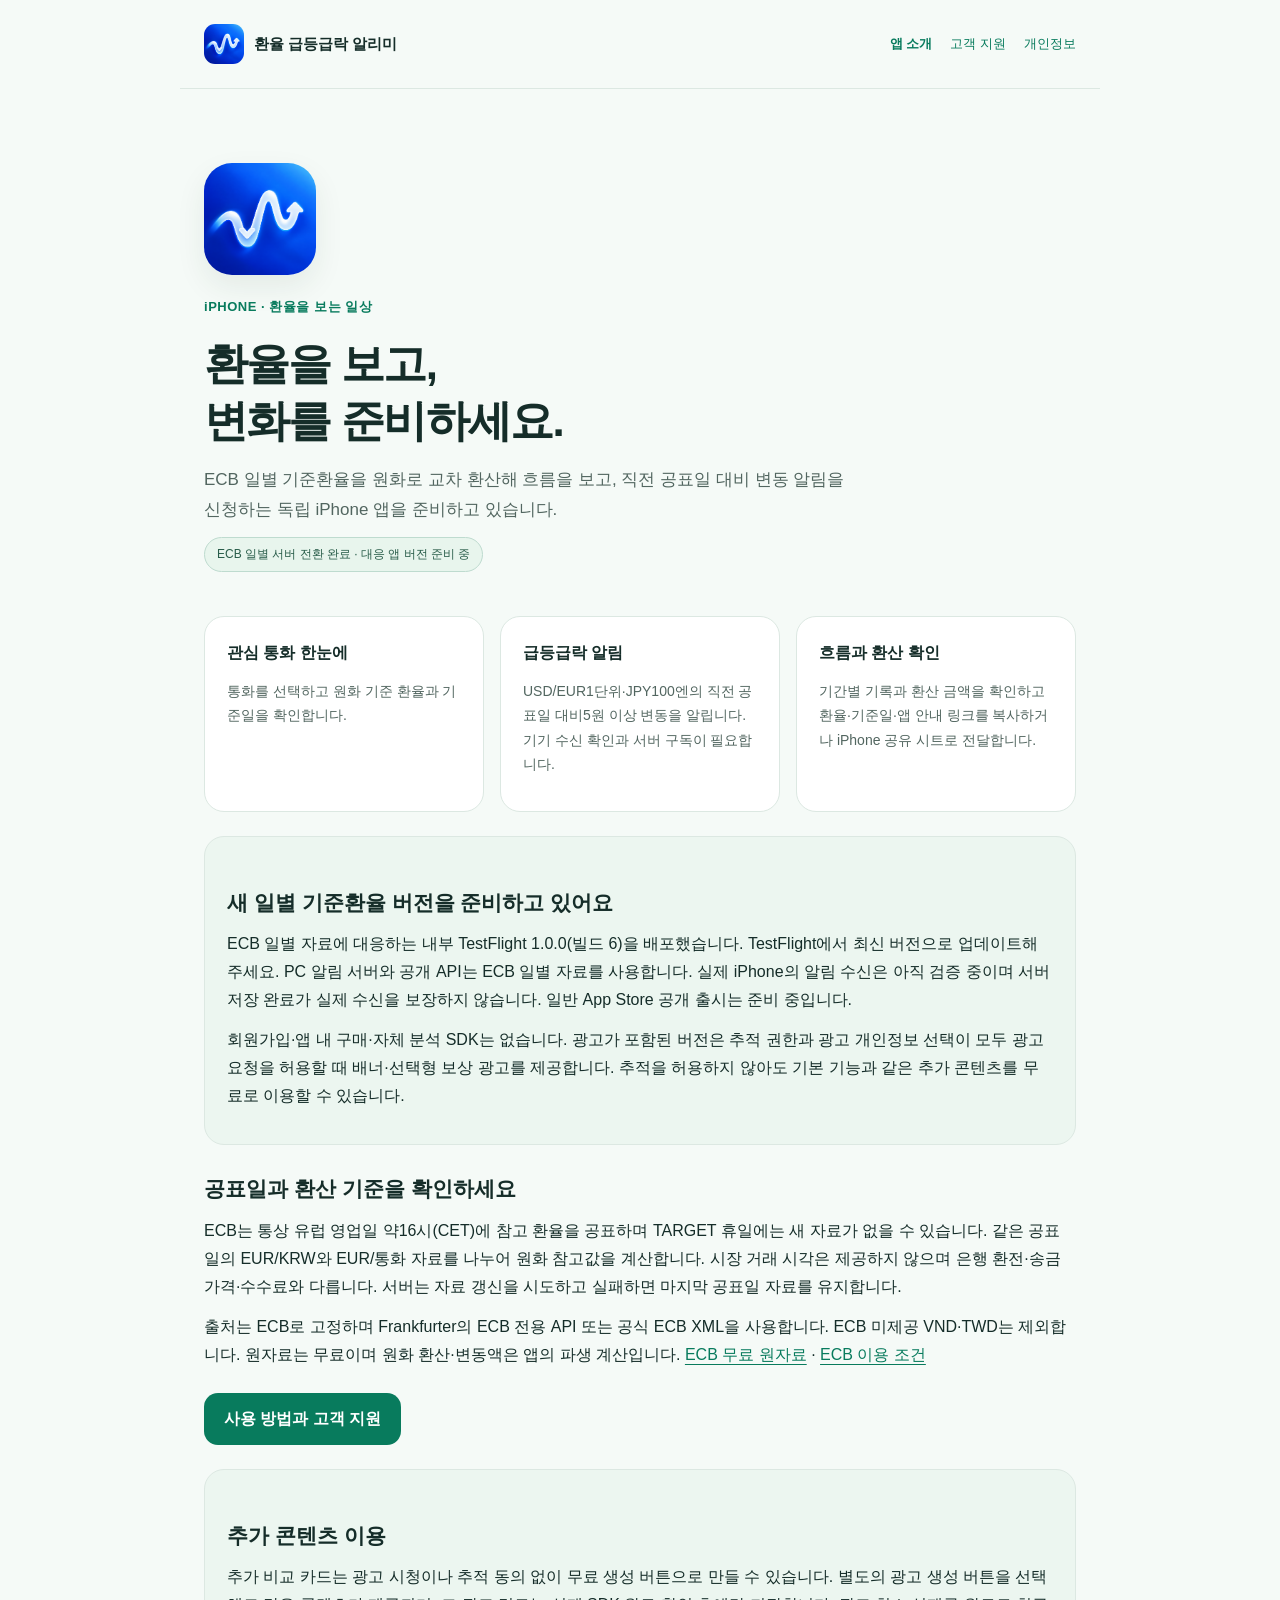
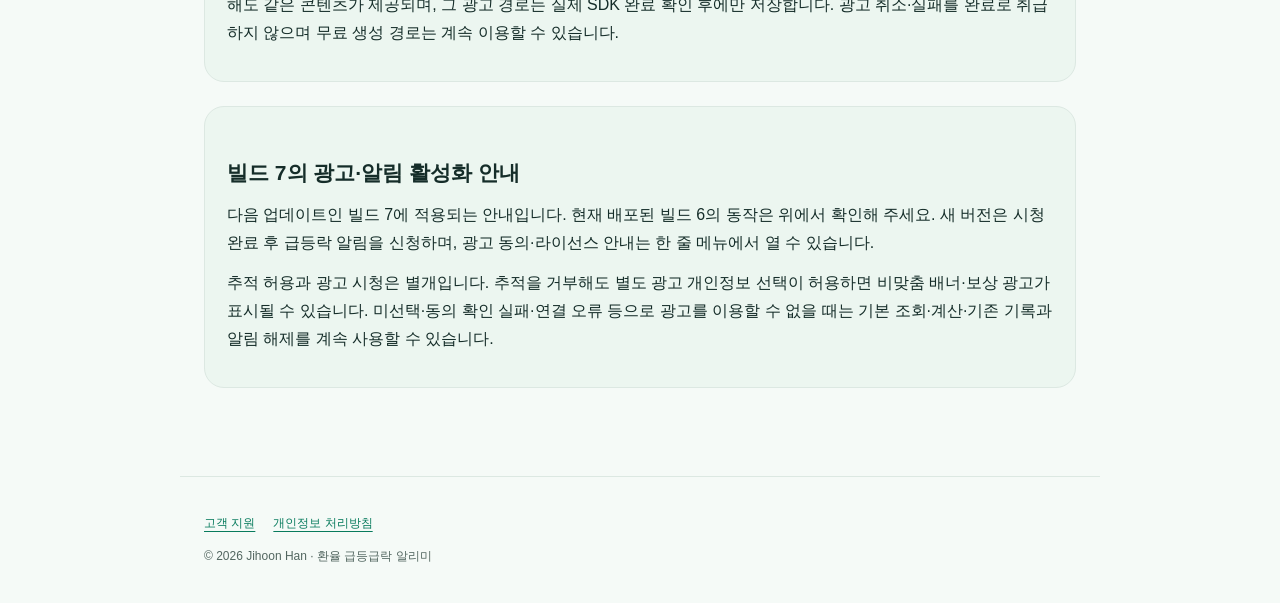
==== index.html @ c40c510a "Document upcoming FX build 7 rewarded activation and contextual ads" ====
<!doctype html><html lang="ko"><head><meta charset="utf-8"><meta name="viewport" content="width=device-width,initial-scale=1"><meta name="description" content="환율 급등급락 알리미 iPhone 앱의 기능 안내와 고객 지원. ECB 일별 서버는 연결됐으며 대응 앱 버전을 준비하고 있습니다."><title>환율 급등급락 알리미</title><link rel="stylesheet" href="style.css"><link rel="canonical" href="https://snowman95.github.io/fx-alerts-site/"><meta property="og:type" content="website"><meta property="og:locale" content="ko_KR"><meta property="og:site_name" content="환율 급등급락 알리미"><meta property="og:title" content="환율 급등급락 알리미 · 기준일과 함께 읽는 환율"><meta property="og:description" content="ECB 일별 기준환율과 공표일을 확인하는 iPhone 앱의 출시 준비 안내입니다."><meta property="og:url" content="https://snowman95.github.io/fx-alerts-site/"><meta property="og:image" content="https://snowman95.github.io/fx-alerts-site/share-preview.png"><meta property="og:image:secure_url" content="https://snowman95.github.io/fx-alerts-site/share-preview.png"><meta property="og:image:type" content="image/png"><meta property="og:image:width" content="1200"><meta property="og:image:height" content="630"><meta property="og:image:alt" content="환율 급등급락 알리미 앱 안내, 상승과 하락 화살표 및 알림 아이콘"><meta name="twitter:card" content="summary_large_image"><meta name="twitter:title" content="환율 급등급락 알리미"><meta name="twitter:description" content="기준일과 함께 읽는 일별 참고 환율과 앱 안내"><meta name="twitter:image" content="https://snowman95.github.io/fx-alerts-site/share-preview.png"><meta name="twitter:image:alt" content="환율 급등급락 알리미 앱 안내"></head><body>
<header><a class="brand" href="index.html"><img src="brand-icon.png" alt="">환율 급등급락 알리미</a><nav aria-label="사이트 메뉴"><a href="index.html" aria-current="page">앱 소개</a><a href="support.html">고객 지원</a><a href="privacy.html">개인정보</a></nav></header>
<main><section class="hero"><img src="brand-icon.png" alt="환율 급등급락 알리미 앱 아이콘"><p class="eyebrow">iPHONE · 환율을 보는 일상</p><h1>환율을 보고,<br>변화를 준비하세요.</h1><p class="lead">ECB 일별 기준환율을 원화로 교차 환산해 흐름을 보고, 직전 공표일 대비 변동 알림을 신청하는 독립 iPhone 앱을 준비하고 있습니다.</p><span class="status">ECB 일별 서버 전환 완료 · 대응 앱 버전 준비 중</span></section>
<section class="cards" aria-label="주요 기능"><article class="card"><h3>관심 통화 한눈에</h3><p>통화를 선택하고 원화 기준 환율과 기준일을 확인합니다.</p></article><article class="card"><h3>급등급락 알림</h3><p>USD/EUR1단위·JPY100엔의 직전 공표일 대비5원 이상 변동을 알립니다. 기기 수신 확인과 서버 구독이 필요합니다.</p></article><article class="card"><h3>흐름과 환산 확인</h3><p>기간별 기록과 환산 금액을 확인하고 환율·기준일·앱 안내 링크를 복사하거나 iPhone 공유 시트로 전달합니다.</p></article></section>
<section class="notice"><h2>새 일별 기준환율 버전을 준비하고 있어요</h2><p>ECB 일별 자료에 대응하는 내부 TestFlight 1.0.0(빌드 6)을 배포했습니다. TestFlight에서 최신 버전으로 업데이트해 주세요. PC 알림 서버와 공개 API는 ECB 일별 자료를 사용합니다. 실제 iPhone의 알림 수신은 아직 검증 중이며 서버 저장 완료가 실제 수신을 보장하지 않습니다. 일반 App Store 공개 출시는 준비 중입니다.</p><p>회원가입·앱 내 구매·자체 분석 SDK는 없습니다. 광고가 포함된 버전은 추적 권한과 광고 개인정보 선택이 모두 광고 요청을 허용할 때 배너·선택형 보상 광고를 제공합니다. 추적을 허용하지 않아도 기본 기능과 같은 추가 콘텐츠를 무료로 이용할 수 있습니다.</p></section>
<section><h2>공표일과 환산 기준을 확인하세요</h2><p>ECB는 통상 유럽 영업일 약16시(CET)에 참고 환율을 공표하며 TARGET 휴일에는 새 자료가 없을 수 있습니다. 같은 공표일의 EUR/KRW와 EUR/통화 자료를 나누어 원화 참고값을 계산합니다. 시장 거래 시각은 제공하지 않으며 은행 환전·송금 가격·수수료와 다릅니다. 서버는 자료 갱신을 시도하고 실패하면 마지막 공표일 자료를 유지합니다.</p><p>출처는 ECB로 고정하며 Frankfurter의 ECB 전용 API 또는 공식 ECB XML을 사용합니다. ECB 미제공 VND·TWD는 제외합니다. 원자료는 무료이며 원화 환산·변동액은 앱의 파생 계산입니다. <a href="https://www.ecb.europa.eu/stats/policy_and_exchange_rates/euro_reference_exchange_rates/html/index.en.html" target="_blank" rel="noopener noreferrer">ECB 무료 원자료</a> · <a href="https://www.ecb.europa.eu/services/using-our-site/disclaimer/html/index.en.html" target="_blank" rel="noopener noreferrer">ECB 이용 조건</a></p><a class="action" href="support.html">사용 방법과 고객 지원</a></section><section class="notice"><h2>추가 콘텐츠 이용</h2><p>추가 비교 카드는 광고 시청이나 추적 동의 없이 무료 생성 버튼으로 만들 수 있습니다. 별도의 광고 생성 버튼을 선택해도 같은 콘텐츠가 제공되며, 그 광고 경로는 실제 SDK 완료 확인 후에만 저장합니다. 광고 취소·실패를 완료로 취급하지 않으며 무료 생성 경로는 계속 이용할 수 있습니다.</p></section><section class="notice" id="build7-reward-preparation"><h2>빌드 7의 광고·알림 활성화 안내</h2><p>다음 업데이트인 빌드 7에 적용되는 안내입니다. 현재 배포된 빌드 6의 동작은 위에서 확인해 주세요. 새 버전은 시청 완료 후 급등락 알림을 신청하며, 광고 동의·라이선스 안내는 한 줄 메뉴에서 열 수 있습니다.</p><p>추적 허용과 광고 시청은 별개입니다. 추적을 거부해도 별도 광고 개인정보 선택이 허용하면 비맞춤 배너·보상 광고가 표시될 수 있습니다. 미선택·동의 확인 실패·연결 오류 등으로 광고를 이용할 수 없을 때는 기본 조회·계산·기존 기록과 알림 해제를 계속 사용할 수 있습니다.</p></section></main>
<footer><p><a href="support.html">고객 지원</a><a href="privacy.html">개인정보 처리방침</a></p><p>© 2026 Jihoon Han · 환율 급등급락 알리미</p></footer></body></html>
---- style.css ----
:root{color-scheme:light;--ink:#152d29;--muted:#526660;--accent:#087b5d;--line:#dce8e2;--paper:#f5faf7}*{box-sizing:border-box}body{margin:0;background:var(--paper);color:var(--ink);font-family:-apple-system,BlinkMacSystemFont,"Apple SD Gothic Neo","Noto Sans KR",sans-serif;line-height:1.75}a{color:var(--accent);text-underline-offset:4px}header,main,footer{max-width:920px;margin:auto;padding:24px}header{display:flex;align-items:center;justify-content:space-between;gap:20px;border-bottom:1px solid var(--line)}.brand{display:flex;align-items:center;gap:10px;color:var(--ink);font-size:15px;font-weight:750;text-decoration:none}.brand img{width:40px;height:40px;border-radius:11px}nav{display:flex;gap:18px;font-size:13px}nav a{white-space:nowrap;text-decoration:none}nav a[aria-current]{font-weight:750}main{padding-top:44px;padding-bottom:64px}.hero{padding:30px 0 44px}.hero img{width:112px;height:112px;border-radius:28px;box-shadow:0 12px 30px #153e2514}.eyebrow{color:var(--accent);font-size:13px;font-weight:750;letter-spacing:.04em}.status{display:inline-block;border:1px solid #bedbcf;border-radius:24px;padding:6px 12px;color:#285c49;font-size:12px;background:#e8f5ed}h1{font-size:clamp(28px,5vw,44px);line-height:1.3;letter-spacing:-.04em;margin:16px 0}h2{font-size:21px;line-height:1.5;margin:28px 0 12px}h3{font-size:16px;margin:0 0 8px}p{margin:12px 0}.lead{max-width:650px;color:var(--muted);font-size:17px}.cards{display:grid;grid-template-columns:repeat(3,1fr);gap:16px}.card,.notice{background:#fff;border:1px solid var(--line);border-radius:20px;padding:22px}.card p{font-size:14px;color:var(--muted)}.notice{margin:24px 0;background:#ecf6f0}.action{display:inline-block;border-radius:14px;background:var(--accent);padding:12px 20px;color:white;text-decoration:none;font-weight:700;margin-top:12px}.document{max-width:800px}.document h1{font-size:34px}.document section{border-top:1px solid var(--line);padding:14px 0 20px}li{margin:8px 0}table{width:100%;border-collapse:collapse;background:#fff;font-size:14px}th,td{padding:14px;text-align:left;border:1px solid var(--line);vertical-align:top}th{width:30%}footer{border-top:1px solid var(--line);font-size:12px;color:var(--muted)}footer a{margin-right:18px}.small{font-size:13px;color:var(--muted)}@media(max-width:640px){header{align-items:flex-start;flex-direction:column;gap:12px}header,main,footer{padding-left:20px;padding-right:20px}.cards{grid-template-columns:1fr}.hero{padding-top:14px}nav{gap:22px}.document h1{font-size:28px}th,td{padding:10px}th{width:27%}}
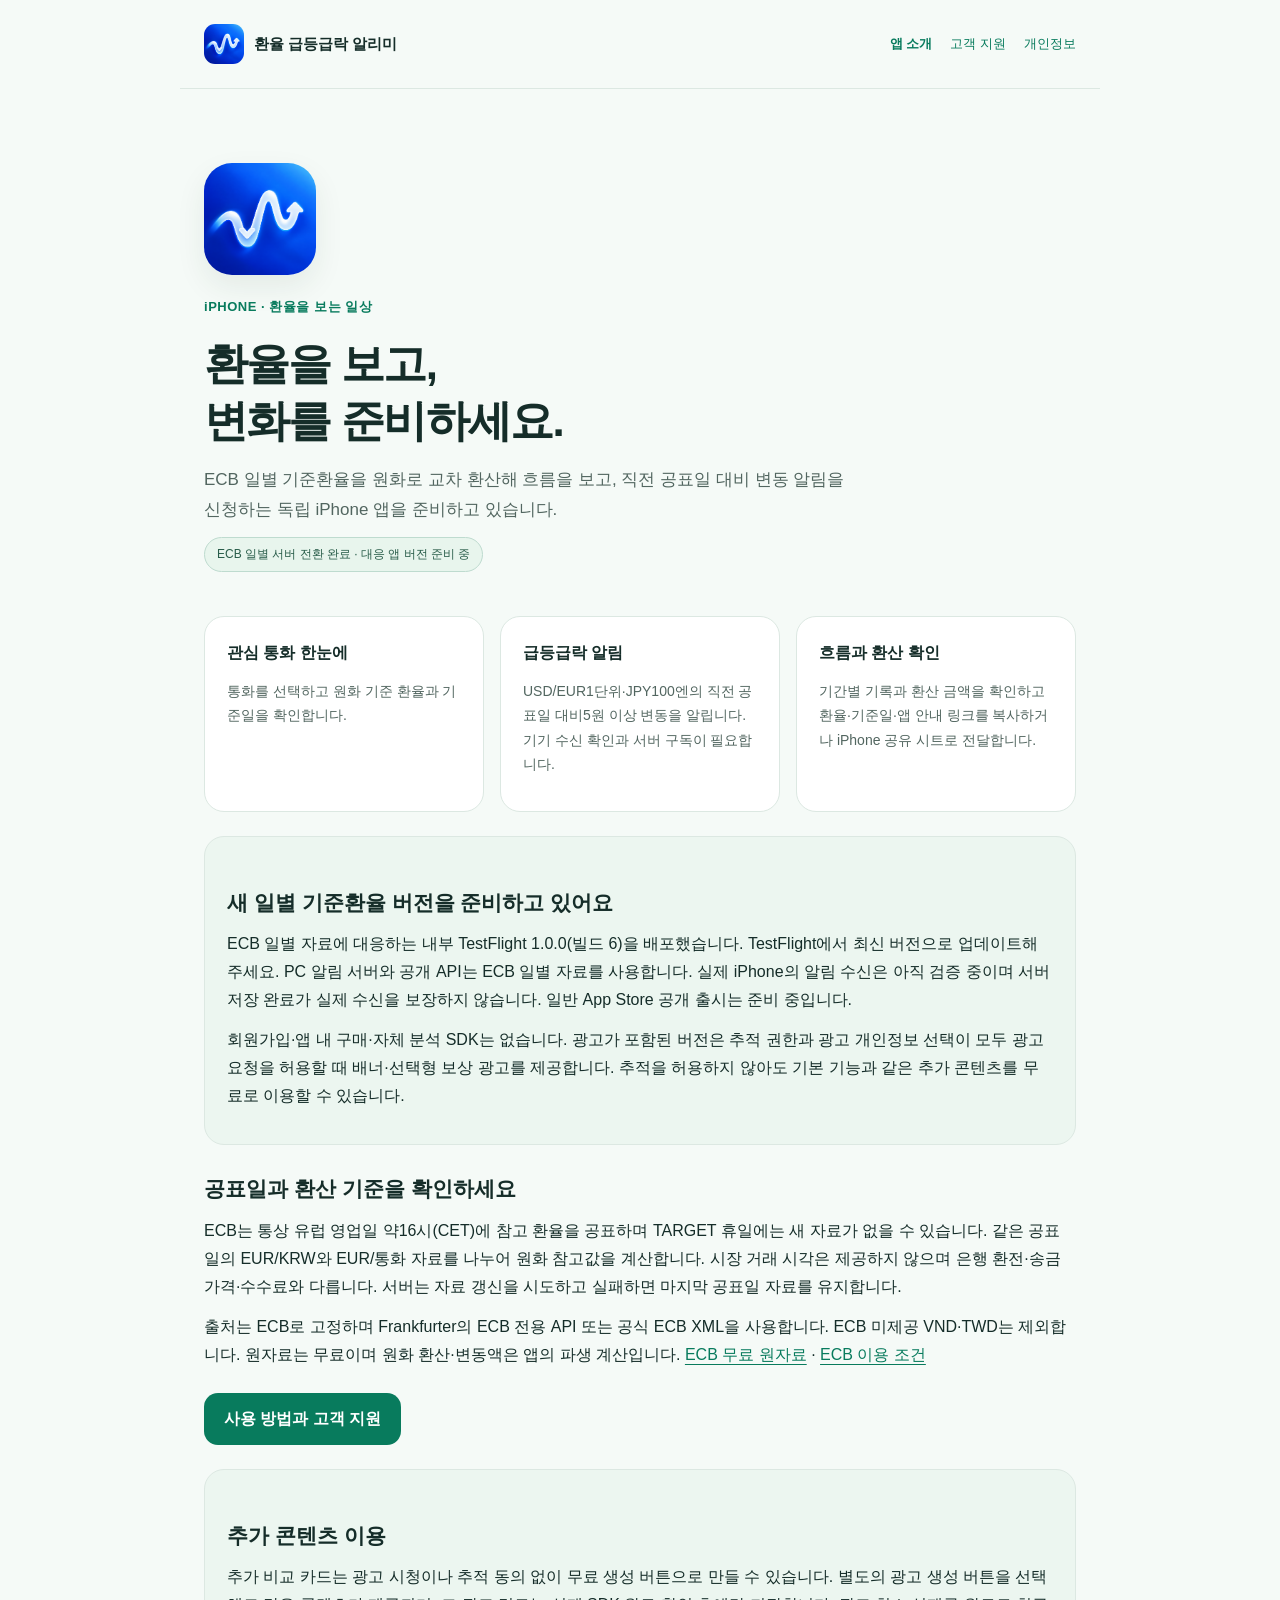
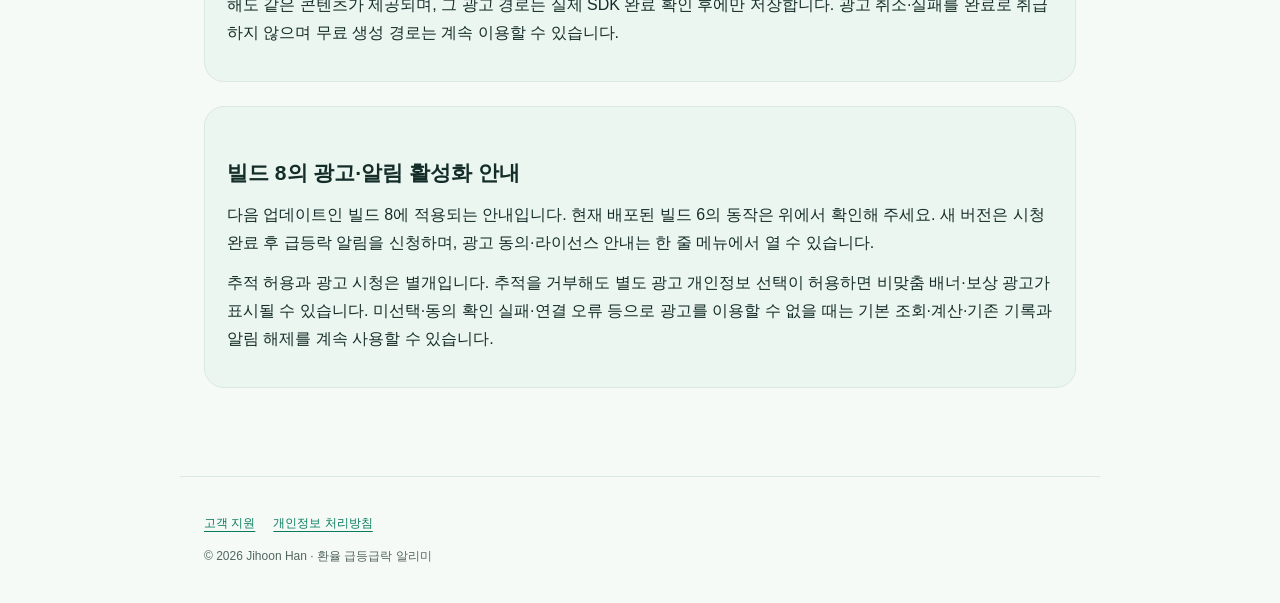
==== commit d2656ca6: "docs: clarify upcoming FX build8 rewarded activation policy" ====
--- a/index.html
+++ b/index.html
@@ -3,5 +3,5 @@
 <main><section class="hero"><img src="brand-icon.png" alt="환율 급등급락 알리미 앱 아이콘"><p class="eyebrow">iPHONE · 환율을 보는 일상</p><h1>환율을 보고,<br>변화를 준비하세요.</h1><p class="lead">ECB 일별 기준환율을 원화로 교차 환산해 흐름을 보고, 직전 공표일 대비 변동 알림을 신청하는 독립 iPhone 앱을 준비하고 있습니다.</p><span class="status">ECB 일별 서버 전환 완료 · 대응 앱 버전 준비 중</span></section>
 <section class="cards" aria-label="주요 기능"><article class="card"><h3>관심 통화 한눈에</h3><p>통화를 선택하고 원화 기준 환율과 기준일을 확인합니다.</p></article><article class="card"><h3>급등급락 알림</h3><p>USD/EUR1단위·JPY100엔의 직전 공표일 대비5원 이상 변동을 알립니다. 기기 수신 확인과 서버 구독이 필요합니다.</p></article><article class="card"><h3>흐름과 환산 확인</h3><p>기간별 기록과 환산 금액을 확인하고 환율·기준일·앱 안내 링크를 복사하거나 iPhone 공유 시트로 전달합니다.</p></article></section>
 <section class="notice"><h2>새 일별 기준환율 버전을 준비하고 있어요</h2><p>ECB 일별 자료에 대응하는 내부 TestFlight 1.0.0(빌드 6)을 배포했습니다. TestFlight에서 최신 버전으로 업데이트해 주세요. PC 알림 서버와 공개 API는 ECB 일별 자료를 사용합니다. 실제 iPhone의 알림 수신은 아직 검증 중이며 서버 저장 완료가 실제 수신을 보장하지 않습니다. 일반 App Store 공개 출시는 준비 중입니다.</p><p>회원가입·앱 내 구매·자체 분석 SDK는 없습니다. 광고가 포함된 버전은 추적 권한과 광고 개인정보 선택이 모두 광고 요청을 허용할 때 배너·선택형 보상 광고를 제공합니다. 추적을 허용하지 않아도 기본 기능과 같은 추가 콘텐츠를 무료로 이용할 수 있습니다.</p></section>
-<section><h2>공표일과 환산 기준을 확인하세요</h2><p>ECB는 통상 유럽 영업일 약16시(CET)에 참고 환율을 공표하며 TARGET 휴일에는 새 자료가 없을 수 있습니다. 같은 공표일의 EUR/KRW와 EUR/통화 자료를 나누어 원화 참고값을 계산합니다. 시장 거래 시각은 제공하지 않으며 은행 환전·송금 가격·수수료와 다릅니다. 서버는 자료 갱신을 시도하고 실패하면 마지막 공표일 자료를 유지합니다.</p><p>출처는 ECB로 고정하며 Frankfurter의 ECB 전용 API 또는 공식 ECB XML을 사용합니다. ECB 미제공 VND·TWD는 제외합니다. 원자료는 무료이며 원화 환산·변동액은 앱의 파생 계산입니다. <a href="https://www.ecb.europa.eu/stats/policy_and_exchange_rates/euro_reference_exchange_rates/html/index.en.html" target="_blank" rel="noopener noreferrer">ECB 무료 원자료</a> · <a href="https://www.ecb.europa.eu/services/using-our-site/disclaimer/html/index.en.html" target="_blank" rel="noopener noreferrer">ECB 이용 조건</a></p><a class="action" href="support.html">사용 방법과 고객 지원</a></section><section class="notice"><h2>추가 콘텐츠 이용</h2><p>추가 비교 카드는 광고 시청이나 추적 동의 없이 무료 생성 버튼으로 만들 수 있습니다. 별도의 광고 생성 버튼을 선택해도 같은 콘텐츠가 제공되며, 그 광고 경로는 실제 SDK 완료 확인 후에만 저장합니다. 광고 취소·실패를 완료로 취급하지 않으며 무료 생성 경로는 계속 이용할 수 있습니다.</p></section><section class="notice" id="build7-reward-preparation"><h2>빌드 7의 광고·알림 활성화 안내</h2><p>다음 업데이트인 빌드 7에 적용되는 안내입니다. 현재 배포된 빌드 6의 동작은 위에서 확인해 주세요. 새 버전은 시청 완료 후 급등락 알림을 신청하며, 광고 동의·라이선스 안내는 한 줄 메뉴에서 열 수 있습니다.</p><p>추적 허용과 광고 시청은 별개입니다. 추적을 거부해도 별도 광고 개인정보 선택이 허용하면 비맞춤 배너·보상 광고가 표시될 수 있습니다. 미선택·동의 확인 실패·연결 오류 등으로 광고를 이용할 수 없을 때는 기본 조회·계산·기존 기록과 알림 해제를 계속 사용할 수 있습니다.</p></section></main>
+<section><h2>공표일과 환산 기준을 확인하세요</h2><p>ECB는 통상 유럽 영업일 약16시(CET)에 참고 환율을 공표하며 TARGET 휴일에는 새 자료가 없을 수 있습니다. 같은 공표일의 EUR/KRW와 EUR/통화 자료를 나누어 원화 참고값을 계산합니다. 시장 거래 시각은 제공하지 않으며 은행 환전·송금 가격·수수료와 다릅니다. 서버는 자료 갱신을 시도하고 실패하면 마지막 공표일 자료를 유지합니다.</p><p>출처는 ECB로 고정하며 Frankfurter의 ECB 전용 API 또는 공식 ECB XML을 사용합니다. ECB 미제공 VND·TWD는 제외합니다. 원자료는 무료이며 원화 환산·변동액은 앱의 파생 계산입니다. <a href="https://www.ecb.europa.eu/stats/policy_and_exchange_rates/euro_reference_exchange_rates/html/index.en.html" target="_blank" rel="noopener noreferrer">ECB 무료 원자료</a> · <a href="https://www.ecb.europa.eu/services/using-our-site/disclaimer/html/index.en.html" target="_blank" rel="noopener noreferrer">ECB 이용 조건</a></p><a class="action" href="support.html">사용 방법과 고객 지원</a></section><section class="notice"><h2>추가 콘텐츠 이용</h2><p>추가 비교 카드는 광고 시청이나 추적 동의 없이 무료 생성 버튼으로 만들 수 있습니다. 별도의 광고 생성 버튼을 선택해도 같은 콘텐츠가 제공되며, 그 광고 경로는 실제 SDK 완료 확인 후에만 저장합니다. 광고 취소·실패를 완료로 취급하지 않으며 무료 생성 경로는 계속 이용할 수 있습니다.</p></section><section class="notice" id="build8-reward-preparation"><h2>빌드 8의 광고·알림 활성화 안내</h2><p>다음 업데이트인 빌드 8에 적용되는 안내입니다. 현재 배포된 빌드 6의 동작은 위에서 확인해 주세요. 새 버전은 시청 완료 후 급등락 알림을 신청하며, 광고 동의·라이선스 안내는 한 줄 메뉴에서 열 수 있습니다.</p><p>추적 허용과 광고 시청은 별개입니다. 추적을 거부해도 별도 광고 개인정보 선택이 허용하면 비맞춤 배너·보상 광고가 표시될 수 있습니다. 미선택·동의 확인 실패·연결 오류 등으로 광고를 이용할 수 없을 때는 기본 조회·계산·기존 기록과 알림 해제를 계속 사용할 수 있습니다.</p></section></main>
 <footer><p><a href="support.html">고객 지원</a><a href="privacy.html">개인정보 처리방침</a></p><p>© 2026 Jihoon Han · 환율 급등급락 알리미</p></footer></body></html>
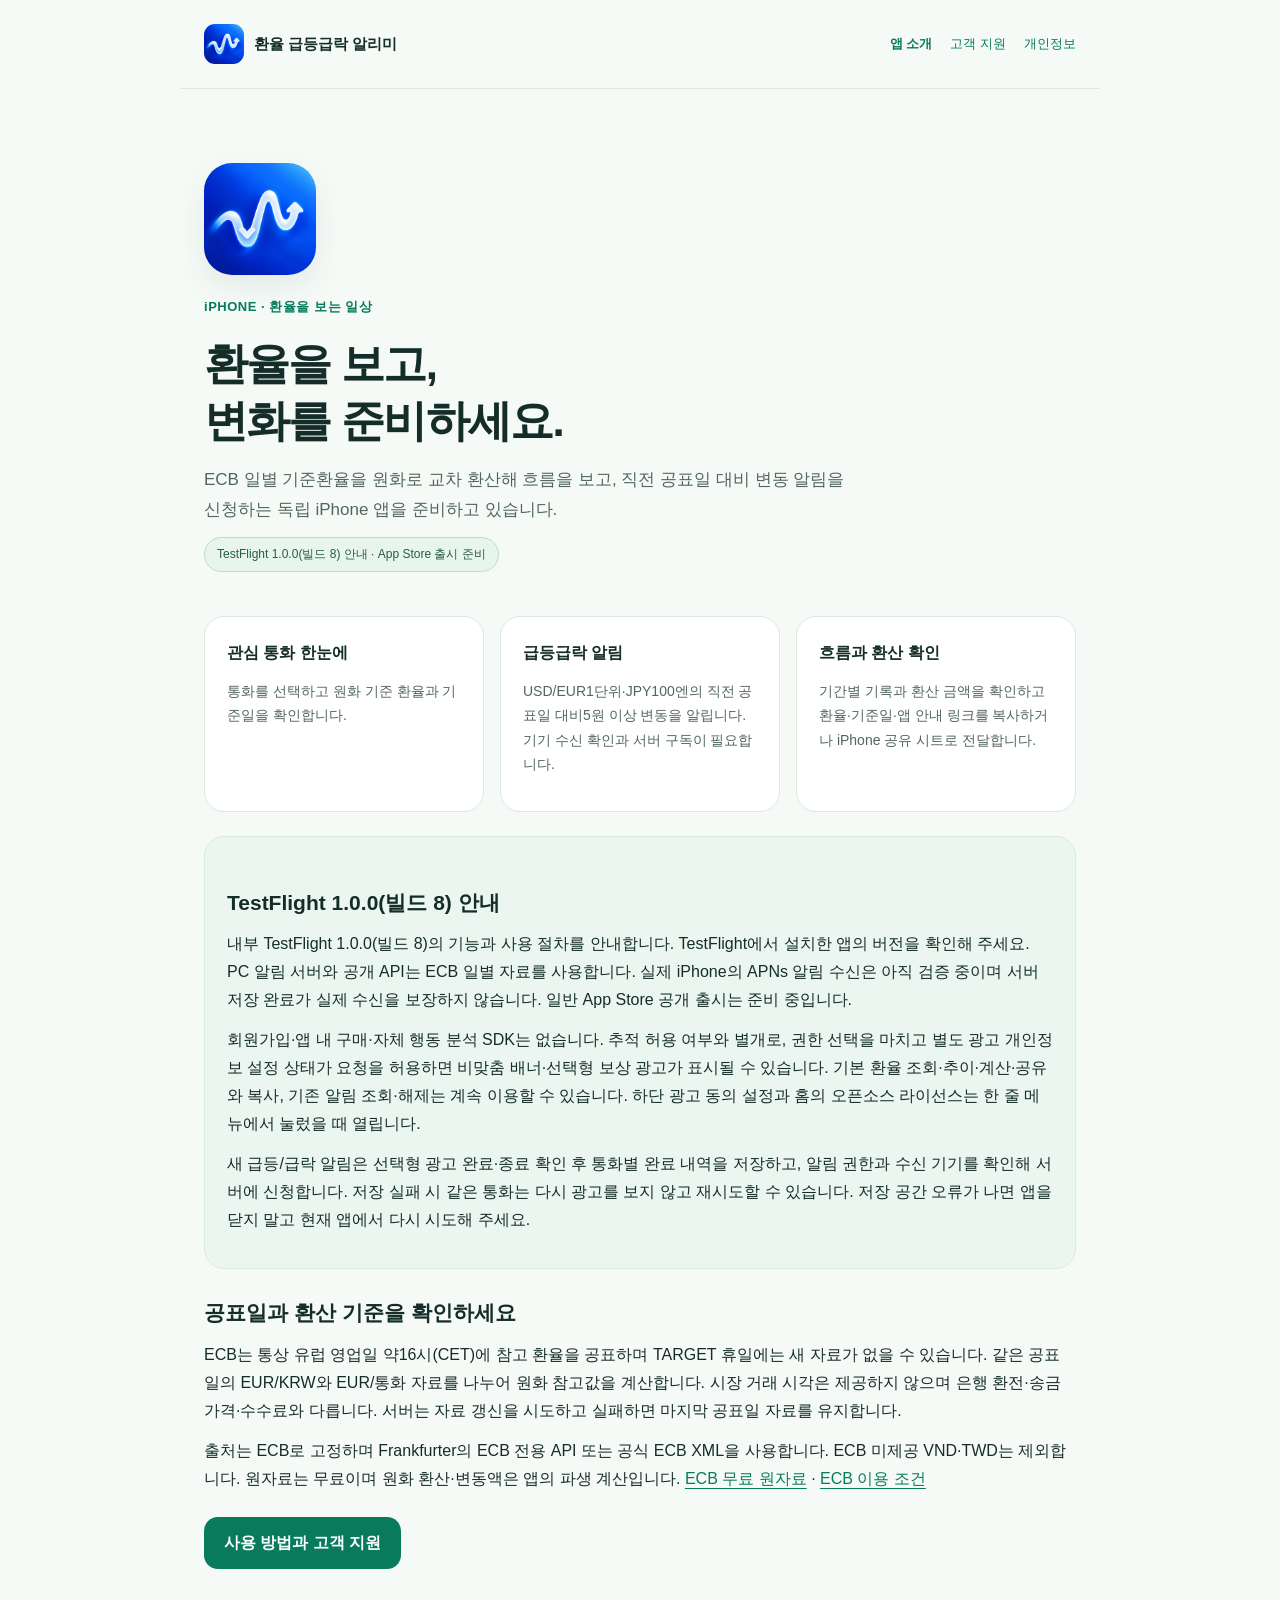
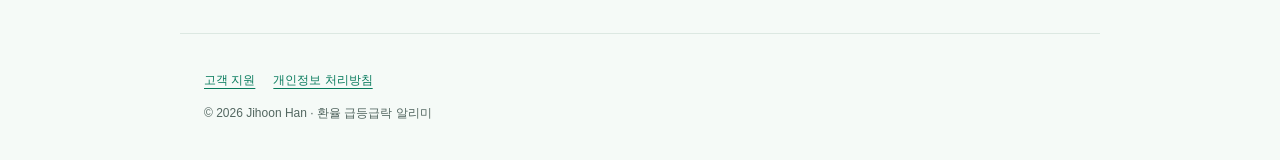
==== commit 292ed2d6: "docs: publish verified FX TestFlight build8 usage and privacy" ====
--- a/index.html
+++ b/index.html
@@ -1,7 +1,7 @@
 <!doctype html><html lang="ko"><head><meta charset="utf-8"><meta name="viewport" content="width=device-width,initial-scale=1"><meta name="description" content="환율 급등급락 알리미 iPhone 앱의 기능 안내와 고객 지원. ECB 일별 서버는 연결됐으며 대응 앱 버전을 준비하고 있습니다."><title>환율 급등급락 알리미</title><link rel="stylesheet" href="style.css"><link rel="canonical" href="https://snowman95.github.io/fx-alerts-site/"><meta property="og:type" content="website"><meta property="og:locale" content="ko_KR"><meta property="og:site_name" content="환율 급등급락 알리미"><meta property="og:title" content="환율 급등급락 알리미 · 기준일과 함께 읽는 환율"><meta property="og:description" content="ECB 일별 기준환율과 공표일을 확인하는 iPhone 앱의 출시 준비 안내입니다."><meta property="og:url" content="https://snowman95.github.io/fx-alerts-site/"><meta property="og:image" content="https://snowman95.github.io/fx-alerts-site/share-preview.png"><meta property="og:image:secure_url" content="https://snowman95.github.io/fx-alerts-site/share-preview.png"><meta property="og:image:type" content="image/png"><meta property="og:image:width" content="1200"><meta property="og:image:height" content="630"><meta property="og:image:alt" content="환율 급등급락 알리미 앱 안내, 상승과 하락 화살표 및 알림 아이콘"><meta name="twitter:card" content="summary_large_image"><meta name="twitter:title" content="환율 급등급락 알리미"><meta name="twitter:description" content="기준일과 함께 읽는 일별 참고 환율과 앱 안내"><meta name="twitter:image" content="https://snowman95.github.io/fx-alerts-site/share-preview.png"><meta name="twitter:image:alt" content="환율 급등급락 알리미 앱 안내"></head><body>
 <header><a class="brand" href="index.html"><img src="brand-icon.png" alt="">환율 급등급락 알리미</a><nav aria-label="사이트 메뉴"><a href="index.html" aria-current="page">앱 소개</a><a href="support.html">고객 지원</a><a href="privacy.html">개인정보</a></nav></header>
-<main><section class="hero"><img src="brand-icon.png" alt="환율 급등급락 알리미 앱 아이콘"><p class="eyebrow">iPHONE · 환율을 보는 일상</p><h1>환율을 보고,<br>변화를 준비하세요.</h1><p class="lead">ECB 일별 기준환율을 원화로 교차 환산해 흐름을 보고, 직전 공표일 대비 변동 알림을 신청하는 독립 iPhone 앱을 준비하고 있습니다.</p><span class="status">ECB 일별 서버 전환 완료 · 대응 앱 버전 준비 중</span></section>
+<main><section class="hero"><img src="brand-icon.png" alt="환율 급등급락 알리미 앱 아이콘"><p class="eyebrow">iPHONE · 환율을 보는 일상</p><h1>환율을 보고,<br>변화를 준비하세요.</h1><p class="lead">ECB 일별 기준환율을 원화로 교차 환산해 흐름을 보고, 직전 공표일 대비 변동 알림을 신청하는 독립 iPhone 앱을 준비하고 있습니다.</p><span class="status">TestFlight 1.0.0(빌드 8) 안내 · App Store 출시 준비</span></section>
 <section class="cards" aria-label="주요 기능"><article class="card"><h3>관심 통화 한눈에</h3><p>통화를 선택하고 원화 기준 환율과 기준일을 확인합니다.</p></article><article class="card"><h3>급등급락 알림</h3><p>USD/EUR1단위·JPY100엔의 직전 공표일 대비5원 이상 변동을 알립니다. 기기 수신 확인과 서버 구독이 필요합니다.</p></article><article class="card"><h3>흐름과 환산 확인</h3><p>기간별 기록과 환산 금액을 확인하고 환율·기준일·앱 안내 링크를 복사하거나 iPhone 공유 시트로 전달합니다.</p></article></section>
-<section class="notice"><h2>새 일별 기준환율 버전을 준비하고 있어요</h2><p>ECB 일별 자료에 대응하는 내부 TestFlight 1.0.0(빌드 6)을 배포했습니다. TestFlight에서 최신 버전으로 업데이트해 주세요. PC 알림 서버와 공개 API는 ECB 일별 자료를 사용합니다. 실제 iPhone의 알림 수신은 아직 검증 중이며 서버 저장 완료가 실제 수신을 보장하지 않습니다. 일반 App Store 공개 출시는 준비 중입니다.</p><p>회원가입·앱 내 구매·자체 분석 SDK는 없습니다. 광고가 포함된 버전은 추적 권한과 광고 개인정보 선택이 모두 광고 요청을 허용할 때 배너·선택형 보상 광고를 제공합니다. 추적을 허용하지 않아도 기본 기능과 같은 추가 콘텐츠를 무료로 이용할 수 있습니다.</p></section>
-<section><h2>공표일과 환산 기준을 확인하세요</h2><p>ECB는 통상 유럽 영업일 약16시(CET)에 참고 환율을 공표하며 TARGET 휴일에는 새 자료가 없을 수 있습니다. 같은 공표일의 EUR/KRW와 EUR/통화 자료를 나누어 원화 참고값을 계산합니다. 시장 거래 시각은 제공하지 않으며 은행 환전·송금 가격·수수료와 다릅니다. 서버는 자료 갱신을 시도하고 실패하면 마지막 공표일 자료를 유지합니다.</p><p>출처는 ECB로 고정하며 Frankfurter의 ECB 전용 API 또는 공식 ECB XML을 사용합니다. ECB 미제공 VND·TWD는 제외합니다. 원자료는 무료이며 원화 환산·변동액은 앱의 파생 계산입니다. <a href="https://www.ecb.europa.eu/stats/policy_and_exchange_rates/euro_reference_exchange_rates/html/index.en.html" target="_blank" rel="noopener noreferrer">ECB 무료 원자료</a> · <a href="https://www.ecb.europa.eu/services/using-our-site/disclaimer/html/index.en.html" target="_blank" rel="noopener noreferrer">ECB 이용 조건</a></p><a class="action" href="support.html">사용 방법과 고객 지원</a></section><section class="notice"><h2>추가 콘텐츠 이용</h2><p>추가 비교 카드는 광고 시청이나 추적 동의 없이 무료 생성 버튼으로 만들 수 있습니다. 별도의 광고 생성 버튼을 선택해도 같은 콘텐츠가 제공되며, 그 광고 경로는 실제 SDK 완료 확인 후에만 저장합니다. 광고 취소·실패를 완료로 취급하지 않으며 무료 생성 경로는 계속 이용할 수 있습니다.</p></section><section class="notice" id="build8-reward-preparation"><h2>빌드 8의 광고·알림 활성화 안내</h2><p>다음 업데이트인 빌드 8에 적용되는 안내입니다. 현재 배포된 빌드 6의 동작은 위에서 확인해 주세요. 새 버전은 시청 완료 후 급등락 알림을 신청하며, 광고 동의·라이선스 안내는 한 줄 메뉴에서 열 수 있습니다.</p><p>추적 허용과 광고 시청은 별개입니다. 추적을 거부해도 별도 광고 개인정보 선택이 허용하면 비맞춤 배너·보상 광고가 표시될 수 있습니다. 미선택·동의 확인 실패·연결 오류 등으로 광고를 이용할 수 없을 때는 기본 조회·계산·기존 기록과 알림 해제를 계속 사용할 수 있습니다.</p></section></main>
+
+<section class="notice"><h2>TestFlight 1.0.0(빌드 8) 안내</h2><p>내부 TestFlight 1.0.0(빌드 8)의 기능과 사용 절차를 안내합니다. TestFlight에서 설치한 앱의 버전을 확인해 주세요. PC 알림 서버와 공개 API는 ECB 일별 자료를 사용합니다. 실제 iPhone의 APNs 알림 수신은 아직 검증 중이며 서버 저장 완료가 실제 수신을 보장하지 않습니다. 일반 App Store 공개 출시는 준비 중입니다.</p><p>회원가입·앱 내 구매·자체 행동 분석 SDK는 없습니다. 추적 허용 여부와 별개로, 권한 선택을 마치고 별도 광고 개인정보 설정 상태가 요청을 허용하면 비맞춤 배너·선택형 보상 광고가 표시될 수 있습니다. 기본 환율 조회·추이·계산·공유와 복사, 기존 알림 조회·해제는 계속 이용할 수 있습니다. 하단 광고 동의 설정과 홈의 오픈소스 라이선스는 한 줄 메뉴에서 눌렀을 때 열립니다.</p><p>새 급등/급락 알림은 선택형 광고 완료·종료 확인 후 통화별 완료 내역을 저장하고, 알림 권한과 수신 기기를 확인해 서버에 신청합니다. 저장 실패 시 같은 통화는 다시 광고를 보지 않고 재시도할 수 있습니다. 저장 공간 오류가 나면 앱을 닫지 말고 현재 앱에서 다시 시도해 주세요.</p></section><section><h2>공표일과 환산 기준을 확인하세요</h2><p>ECB는 통상 유럽 영업일 약16시(CET)에 참고 환율을 공표하며 TARGET 휴일에는 새 자료가 없을 수 있습니다. 같은 공표일의 EUR/KRW와 EUR/통화 자료를 나누어 원화 참고값을 계산합니다. 시장 거래 시각은 제공하지 않으며 은행 환전·송금 가격·수수료와 다릅니다. 서버는 자료 갱신을 시도하고 실패하면 마지막 공표일 자료를 유지합니다.</p><p>출처는 ECB로 고정하며 Frankfurter의 ECB 전용 API 또는 공식 ECB XML을 사용합니다. ECB 미제공 VND·TWD는 제외합니다. 원자료는 무료이며 원화 환산·변동액은 앱의 파생 계산입니다. <a href="https://www.ecb.europa.eu/stats/policy_and_exchange_rates/euro_reference_exchange_rates/html/index.en.html" target="_blank" rel="noopener noreferrer">ECB 무료 원자료</a> · <a href="https://www.ecb.europa.eu/services/using-our-site/disclaimer/html/index.en.html" target="_blank" rel="noopener noreferrer">ECB 이용 조건</a></p><a class="action" href="support.html">사용 방법과 고객 지원</a></section></main>
 <footer><p><a href="support.html">고객 지원</a><a href="privacy.html">개인정보 처리방침</a></p><p>© 2026 Jihoon Han · 환율 급등급락 알리미</p></footer></body></html>
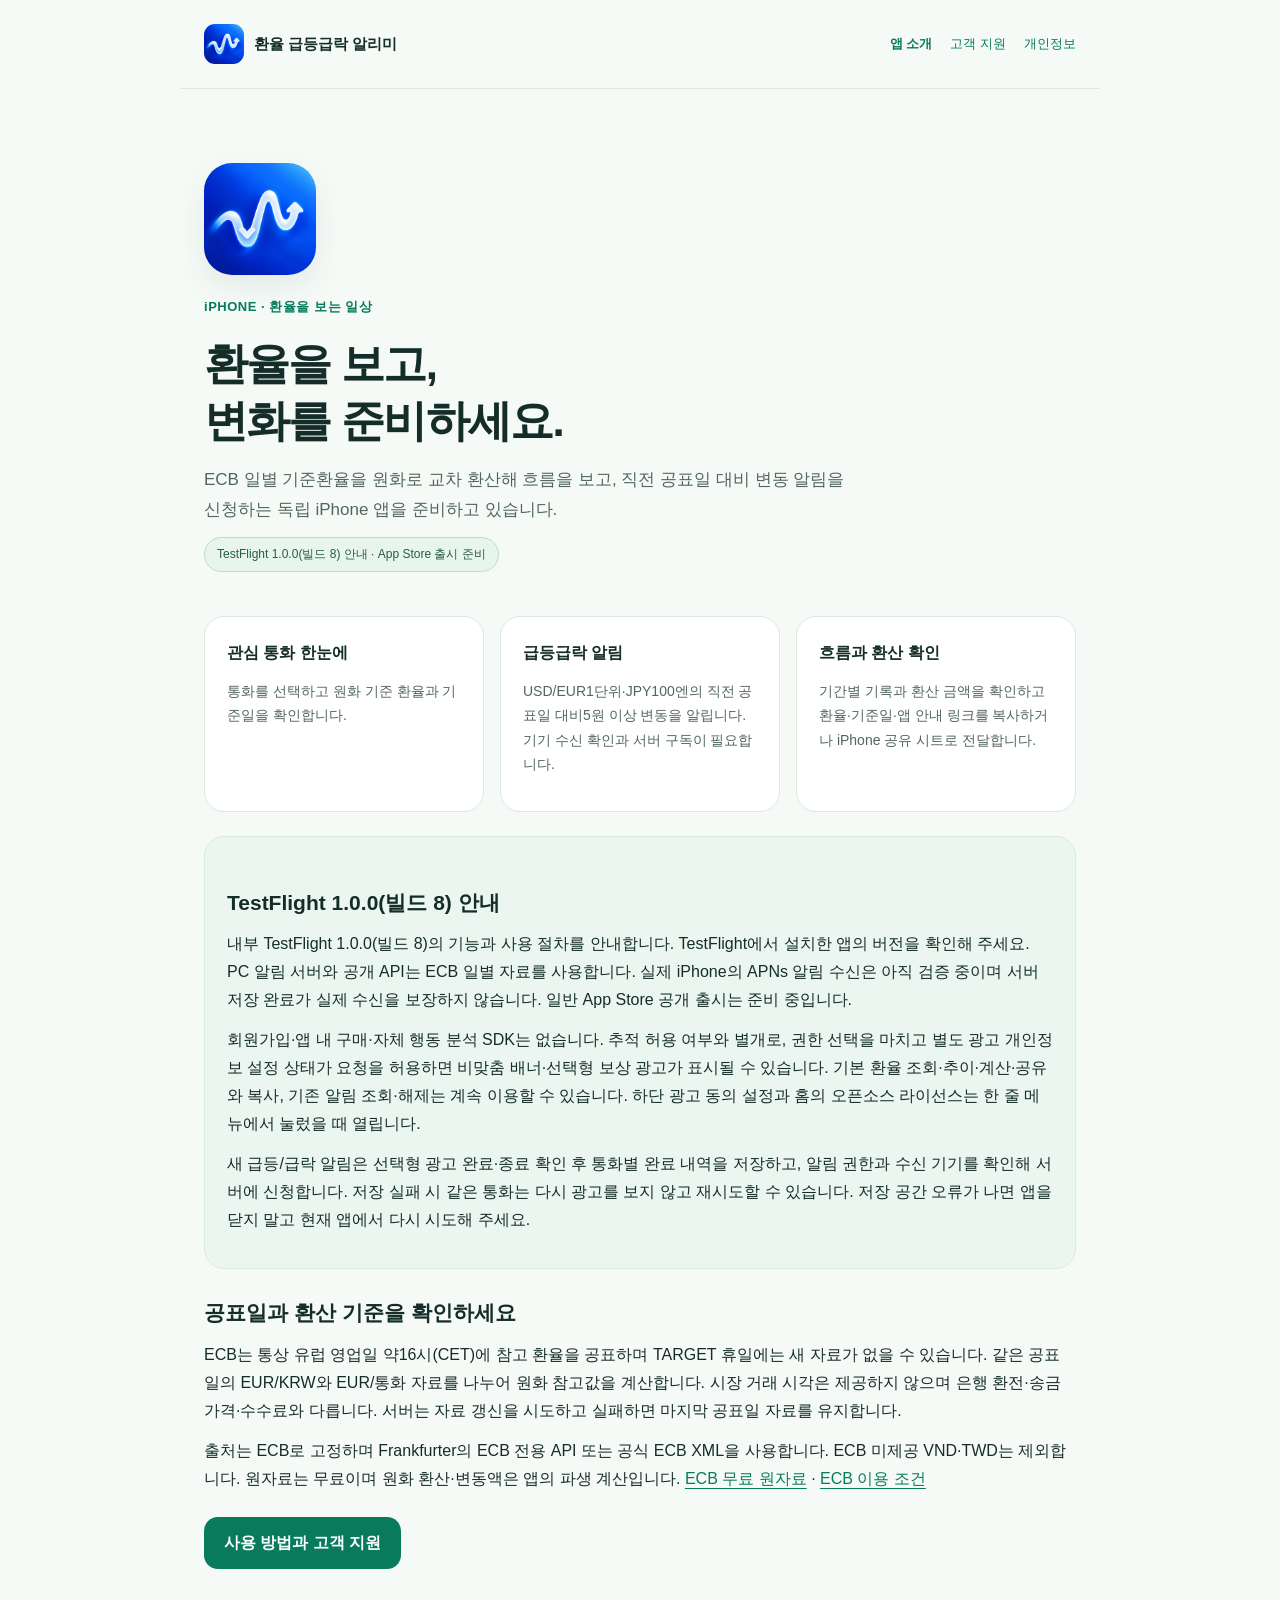
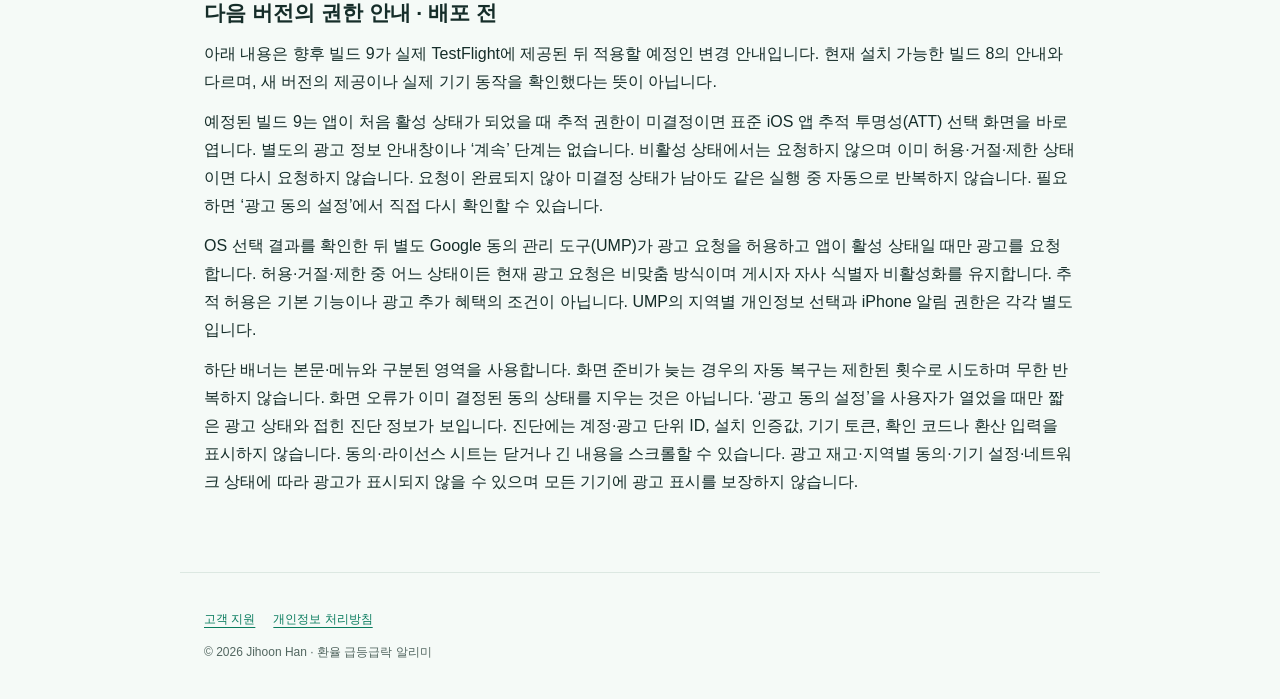
==== commit ba4532ea: "Prepare conditional build 9 direct ATT and banner policy" ====
--- a/index.html
+++ b/index.html
@@ -3,5 +3,5 @@
 <main><section class="hero"><img src="brand-icon.png" alt="환율 급등급락 알리미 앱 아이콘"><p class="eyebrow">iPHONE · 환율을 보는 일상</p><h1>환율을 보고,<br>변화를 준비하세요.</h1><p class="lead">ECB 일별 기준환율을 원화로 교차 환산해 흐름을 보고, 직전 공표일 대비 변동 알림을 신청하는 독립 iPhone 앱을 준비하고 있습니다.</p><span class="status">TestFlight 1.0.0(빌드 8) 안내 · App Store 출시 준비</span></section>
 <section class="cards" aria-label="주요 기능"><article class="card"><h3>관심 통화 한눈에</h3><p>통화를 선택하고 원화 기준 환율과 기준일을 확인합니다.</p></article><article class="card"><h3>급등급락 알림</h3><p>USD/EUR1단위·JPY100엔의 직전 공표일 대비5원 이상 변동을 알립니다. 기기 수신 확인과 서버 구독이 필요합니다.</p></article><article class="card"><h3>흐름과 환산 확인</h3><p>기간별 기록과 환산 금액을 확인하고 환율·기준일·앱 안내 링크를 복사하거나 iPhone 공유 시트로 전달합니다.</p></article></section>
 
-<section class="notice"><h2>TestFlight 1.0.0(빌드 8) 안내</h2><p>내부 TestFlight 1.0.0(빌드 8)의 기능과 사용 절차를 안내합니다. TestFlight에서 설치한 앱의 버전을 확인해 주세요. PC 알림 서버와 공개 API는 ECB 일별 자료를 사용합니다. 실제 iPhone의 APNs 알림 수신은 아직 검증 중이며 서버 저장 완료가 실제 수신을 보장하지 않습니다. 일반 App Store 공개 출시는 준비 중입니다.</p><p>회원가입·앱 내 구매·자체 행동 분석 SDK는 없습니다. 추적 허용 여부와 별개로, 권한 선택을 마치고 별도 광고 개인정보 설정 상태가 요청을 허용하면 비맞춤 배너·선택형 보상 광고가 표시될 수 있습니다. 기본 환율 조회·추이·계산·공유와 복사, 기존 알림 조회·해제는 계속 이용할 수 있습니다. 하단 광고 동의 설정과 홈의 오픈소스 라이선스는 한 줄 메뉴에서 눌렀을 때 열립니다.</p><p>새 급등/급락 알림은 선택형 광고 완료·종료 확인 후 통화별 완료 내역을 저장하고, 알림 권한과 수신 기기를 확인해 서버에 신청합니다. 저장 실패 시 같은 통화는 다시 광고를 보지 않고 재시도할 수 있습니다. 저장 공간 오류가 나면 앱을 닫지 말고 현재 앱에서 다시 시도해 주세요.</p></section><section><h2>공표일과 환산 기준을 확인하세요</h2><p>ECB는 통상 유럽 영업일 약16시(CET)에 참고 환율을 공표하며 TARGET 휴일에는 새 자료가 없을 수 있습니다. 같은 공표일의 EUR/KRW와 EUR/통화 자료를 나누어 원화 참고값을 계산합니다. 시장 거래 시각은 제공하지 않으며 은행 환전·송금 가격·수수료와 다릅니다. 서버는 자료 갱신을 시도하고 실패하면 마지막 공표일 자료를 유지합니다.</p><p>출처는 ECB로 고정하며 Frankfurter의 ECB 전용 API 또는 공식 ECB XML을 사용합니다. ECB 미제공 VND·TWD는 제외합니다. 원자료는 무료이며 원화 환산·변동액은 앱의 파생 계산입니다. <a href="https://www.ecb.europa.eu/stats/policy_and_exchange_rates/euro_reference_exchange_rates/html/index.en.html" target="_blank" rel="noopener noreferrer">ECB 무료 원자료</a> · <a href="https://www.ecb.europa.eu/services/using-our-site/disclaimer/html/index.en.html" target="_blank" rel="noopener noreferrer">ECB 이용 조건</a></p><a class="action" href="support.html">사용 방법과 고객 지원</a></section></main>
+<section class="notice"><h2>TestFlight 1.0.0(빌드 8) 안내</h2><p>내부 TestFlight 1.0.0(빌드 8)의 기능과 사용 절차를 안내합니다. TestFlight에서 설치한 앱의 버전을 확인해 주세요. PC 알림 서버와 공개 API는 ECB 일별 자료를 사용합니다. 실제 iPhone의 APNs 알림 수신은 아직 검증 중이며 서버 저장 완료가 실제 수신을 보장하지 않습니다. 일반 App Store 공개 출시는 준비 중입니다.</p><p>회원가입·앱 내 구매·자체 행동 분석 SDK는 없습니다. 추적 허용 여부와 별개로, 권한 선택을 마치고 별도 광고 개인정보 설정 상태가 요청을 허용하면 비맞춤 배너·선택형 보상 광고가 표시될 수 있습니다. 기본 환율 조회·추이·계산·공유와 복사, 기존 알림 조회·해제는 계속 이용할 수 있습니다. 하단 광고 동의 설정과 홈의 오픈소스 라이선스는 한 줄 메뉴에서 눌렀을 때 열립니다.</p><p>새 급등/급락 알림은 선택형 광고 완료·종료 확인 후 통화별 완료 내역을 저장하고, 알림 권한과 수신 기기를 확인해 서버에 신청합니다. 저장 실패 시 같은 통화는 다시 광고를 보지 않고 재시도할 수 있습니다. 저장 공간 오류가 나면 앱을 닫지 말고 현재 앱에서 다시 시도해 주세요.</p></section><section><h2>공표일과 환산 기준을 확인하세요</h2><p>ECB는 통상 유럽 영업일 약16시(CET)에 참고 환율을 공표하며 TARGET 휴일에는 새 자료가 없을 수 있습니다. 같은 공표일의 EUR/KRW와 EUR/통화 자료를 나누어 원화 참고값을 계산합니다. 시장 거래 시각은 제공하지 않으며 은행 환전·송금 가격·수수료와 다릅니다. 서버는 자료 갱신을 시도하고 실패하면 마지막 공표일 자료를 유지합니다.</p><p>출처는 ECB로 고정하며 Frankfurter의 ECB 전용 API 또는 공식 ECB XML을 사용합니다. ECB 미제공 VND·TWD는 제외합니다. 원자료는 무료이며 원화 환산·변동액은 앱의 파생 계산입니다. <a href="https://www.ecb.europa.eu/stats/policy_and_exchange_rates/euro_reference_exchange_rates/html/index.en.html" target="_blank" rel="noopener noreferrer">ECB 무료 원자료</a> · <a href="https://www.ecb.europa.eu/services/using-our-site/disclaimer/html/index.en.html" target="_blank" rel="noopener noreferrer">ECB 이용 조건</a></p><a class="action" href="support.html">사용 방법과 고객 지원</a></section><section id="prospective-build9-att"><h2>다음 버전의 권한 안내 · 배포 전</h2><p>아래 내용은 향후 빌드 9가 실제 TestFlight에 제공된 뒤 적용할 예정인 변경 안내입니다. 현재 설치 가능한 빌드 8의 안내와 다르며, 새 버전의 제공이나 실제 기기 동작을 확인했다는 뜻이 아닙니다.</p><p>예정된 빌드 9는 앱이 처음 활성 상태가 되었을 때 추적 권한이 미결정이면 표준 iOS 앱 추적 투명성(ATT) 선택 화면을 바로 엽니다. 별도의 광고 정보 안내창이나 ‘계속’ 단계는 없습니다. 비활성 상태에서는 요청하지 않으며 이미 허용·거절·제한 상태이면 다시 요청하지 않습니다. 요청이 완료되지 않아 미결정 상태가 남아도 같은 실행 중 자동으로 반복하지 않습니다. 필요하면 ‘광고 동의 설정’에서 직접 다시 확인할 수 있습니다.</p><p>OS 선택 결과를 확인한 뒤 별도 Google 동의 관리 도구(UMP)가 광고 요청을 허용하고 앱이 활성 상태일 때만 광고를 요청합니다. 허용·거절·제한 중 어느 상태이든 현재 광고 요청은 비맞춤 방식이며 게시자 자사 식별자 비활성화를 유지합니다. 추적 허용은 기본 기능이나 광고 추가 혜택의 조건이 아닙니다. UMP의 지역별 개인정보 선택과 iPhone 알림 권한은 각각 별도입니다.</p><p>하단 배너는 본문·메뉴와 구분된 영역을 사용합니다. 화면 준비가 늦는 경우의 자동 복구는 제한된 횟수로 시도하며 무한 반복하지 않습니다. 화면 오류가 이미 결정된 동의 상태를 지우는 것은 아닙니다. ‘광고 동의 설정’을 사용자가 열었을 때만 짧은 광고 상태와 접힌 진단 정보가 보입니다. 진단에는 계정·광고 단위 ID, 설치 인증값, 기기 토큰, 확인 코드나 환산 입력을 표시하지 않습니다. 동의·라이선스 시트는 닫거나 긴 내용을 스크롤할 수 있습니다. 광고 재고·지역별 동의·기기 설정·네트워크 상태에 따라 광고가 표시되지 않을 수 있으며 모든 기기에 광고 표시를 보장하지 않습니다.</p></section></main>
 <footer><p><a href="support.html">고객 지원</a><a href="privacy.html">개인정보 처리방침</a></p><p>© 2026 Jihoon Han · 환율 급등급락 알리미</p></footer></body></html>
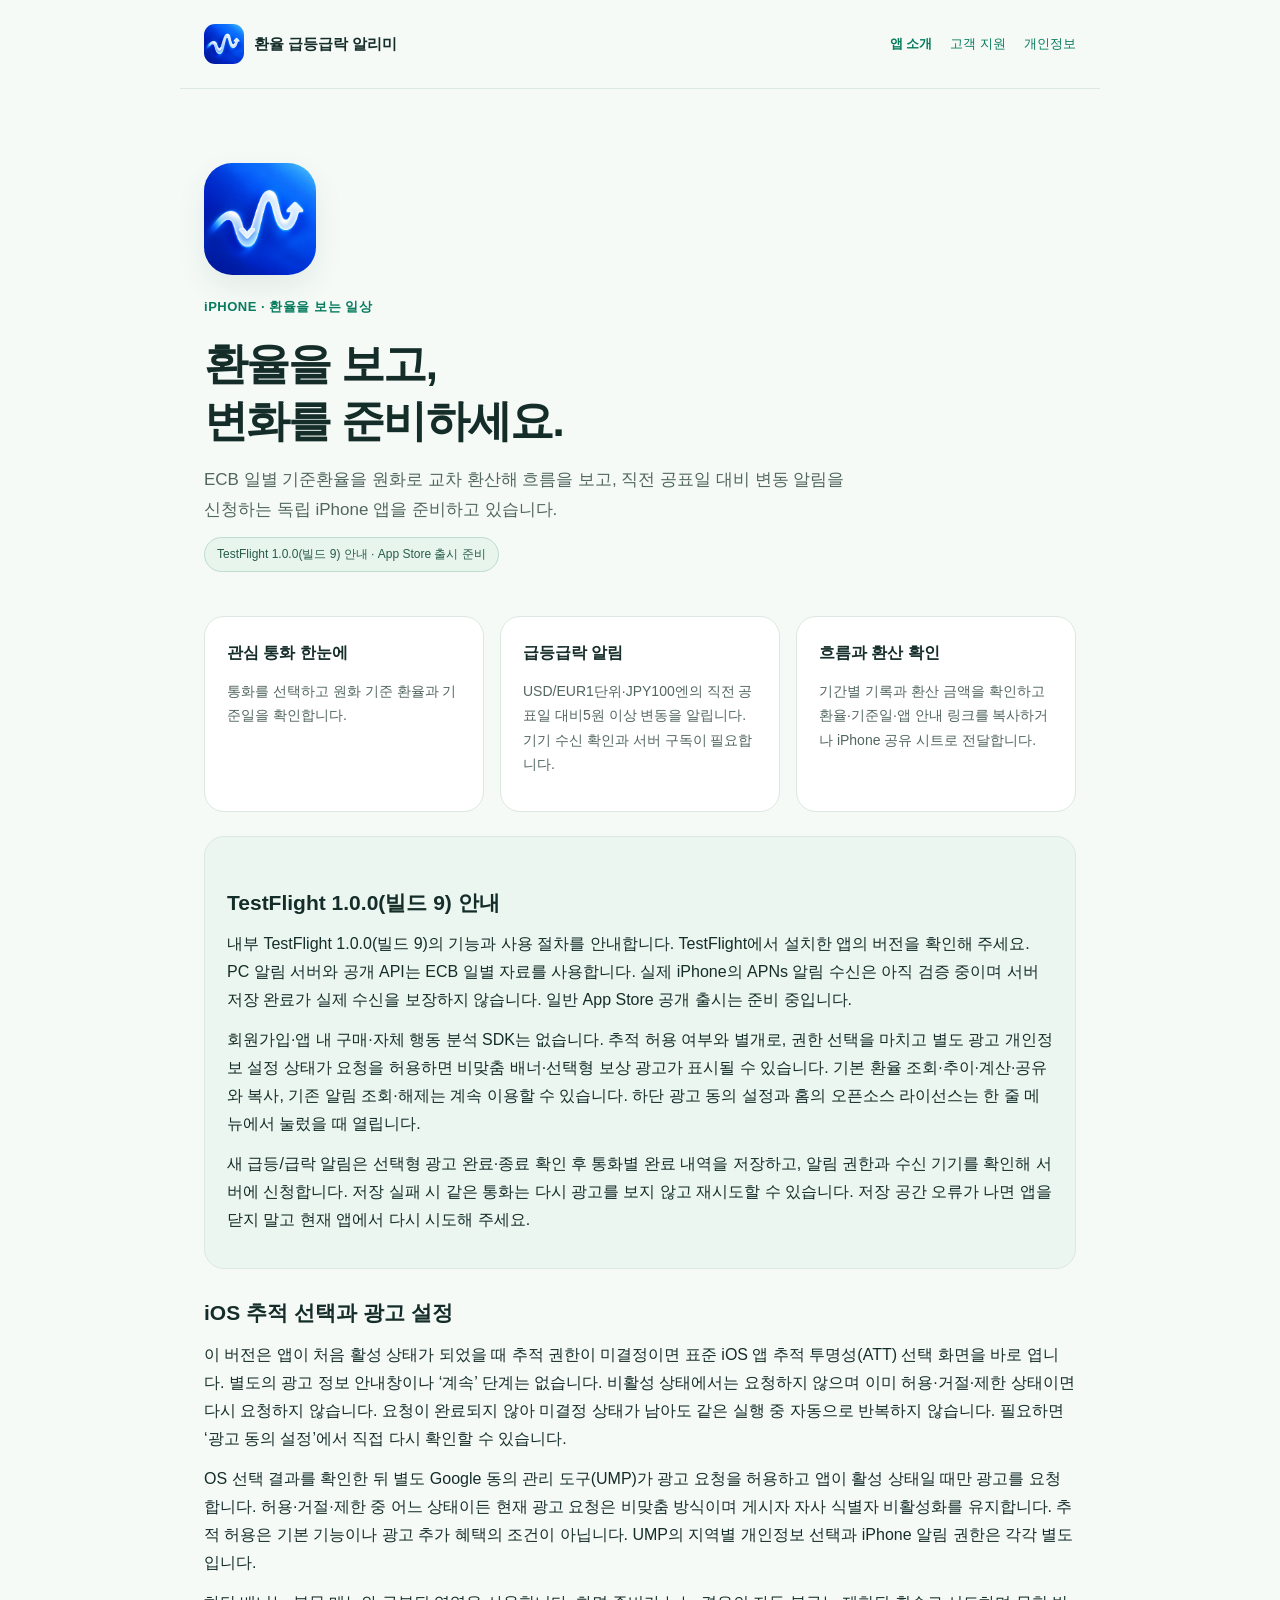
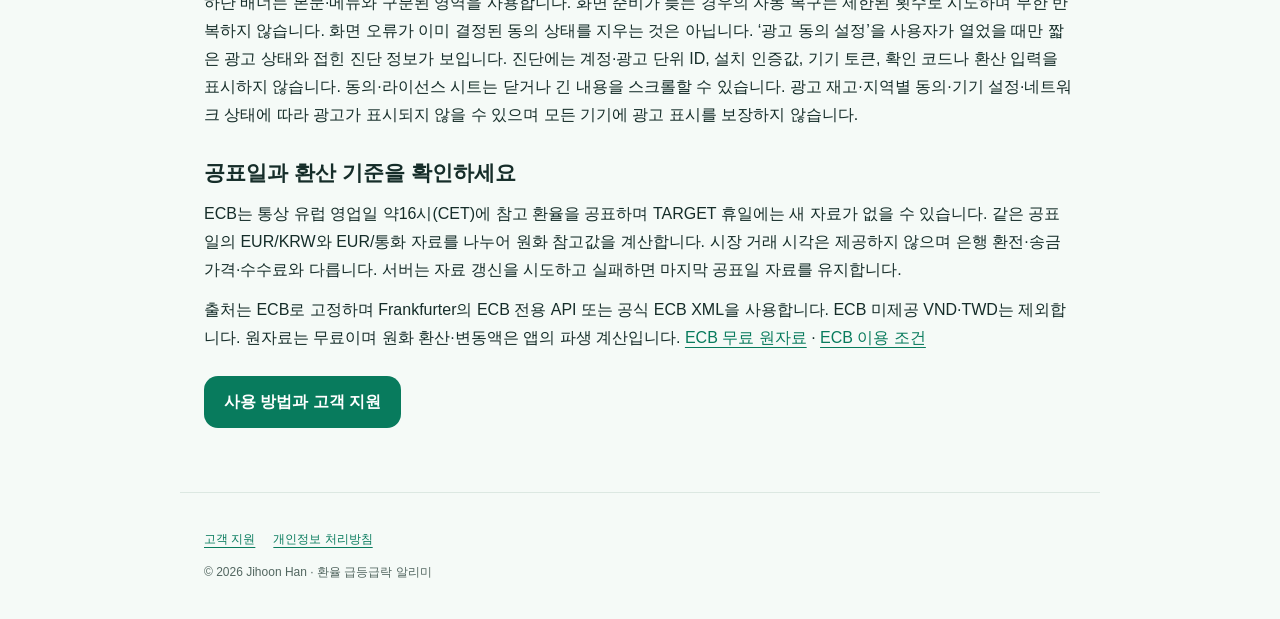
==== commit 29b63e50: "Document delivered FX build 9 direct ATT and contextual ads" ====
--- a/index.html
+++ b/index.html
@@ -1,7 +1,7 @@
 <!doctype html><html lang="ko"><head><meta charset="utf-8"><meta name="viewport" content="width=device-width,initial-scale=1"><meta name="description" content="환율 급등급락 알리미 iPhone 앱의 기능 안내와 고객 지원. ECB 일별 서버는 연결됐으며 대응 앱 버전을 준비하고 있습니다."><title>환율 급등급락 알리미</title><link rel="stylesheet" href="style.css"><link rel="canonical" href="https://snowman95.github.io/fx-alerts-site/"><meta property="og:type" content="website"><meta property="og:locale" content="ko_KR"><meta property="og:site_name" content="환율 급등급락 알리미"><meta property="og:title" content="환율 급등급락 알리미 · 기준일과 함께 읽는 환율"><meta property="og:description" content="ECB 일별 기준환율과 공표일을 확인하는 iPhone 앱의 출시 준비 안내입니다."><meta property="og:url" content="https://snowman95.github.io/fx-alerts-site/"><meta property="og:image" content="https://snowman95.github.io/fx-alerts-site/share-preview.png"><meta property="og:image:secure_url" content="https://snowman95.github.io/fx-alerts-site/share-preview.png"><meta property="og:image:type" content="image/png"><meta property="og:image:width" content="1200"><meta property="og:image:height" content="630"><meta property="og:image:alt" content="환율 급등급락 알리미 앱 안내, 상승과 하락 화살표 및 알림 아이콘"><meta name="twitter:card" content="summary_large_image"><meta name="twitter:title" content="환율 급등급락 알리미"><meta name="twitter:description" content="기준일과 함께 읽는 일별 참고 환율과 앱 안내"><meta name="twitter:image" content="https://snowman95.github.io/fx-alerts-site/share-preview.png"><meta name="twitter:image:alt" content="환율 급등급락 알리미 앱 안내"></head><body>
 <header><a class="brand" href="index.html"><img src="brand-icon.png" alt="">환율 급등급락 알리미</a><nav aria-label="사이트 메뉴"><a href="index.html" aria-current="page">앱 소개</a><a href="support.html">고객 지원</a><a href="privacy.html">개인정보</a></nav></header>
-<main><section class="hero"><img src="brand-icon.png" alt="환율 급등급락 알리미 앱 아이콘"><p class="eyebrow">iPHONE · 환율을 보는 일상</p><h1>환율을 보고,<br>변화를 준비하세요.</h1><p class="lead">ECB 일별 기준환율을 원화로 교차 환산해 흐름을 보고, 직전 공표일 대비 변동 알림을 신청하는 독립 iPhone 앱을 준비하고 있습니다.</p><span class="status">TestFlight 1.0.0(빌드 8) 안내 · App Store 출시 준비</span></section>
+<main><section class="hero"><img src="brand-icon.png" alt="환율 급등급락 알리미 앱 아이콘"><p class="eyebrow">iPHONE · 환율을 보는 일상</p><h1>환율을 보고,<br>변화를 준비하세요.</h1><p class="lead">ECB 일별 기준환율을 원화로 교차 환산해 흐름을 보고, 직전 공표일 대비 변동 알림을 신청하는 독립 iPhone 앱을 준비하고 있습니다.</p><span class="status">TestFlight 1.0.0(빌드 9) 안내 · App Store 출시 준비</span></section>
 <section class="cards" aria-label="주요 기능"><article class="card"><h3>관심 통화 한눈에</h3><p>통화를 선택하고 원화 기준 환율과 기준일을 확인합니다.</p></article><article class="card"><h3>급등급락 알림</h3><p>USD/EUR1단위·JPY100엔의 직전 공표일 대비5원 이상 변동을 알립니다. 기기 수신 확인과 서버 구독이 필요합니다.</p></article><article class="card"><h3>흐름과 환산 확인</h3><p>기간별 기록과 환산 금액을 확인하고 환율·기준일·앱 안내 링크를 복사하거나 iPhone 공유 시트로 전달합니다.</p></article></section>
 
-<section class="notice"><h2>TestFlight 1.0.0(빌드 8) 안내</h2><p>내부 TestFlight 1.0.0(빌드 8)의 기능과 사용 절차를 안내합니다. TestFlight에서 설치한 앱의 버전을 확인해 주세요. PC 알림 서버와 공개 API는 ECB 일별 자료를 사용합니다. 실제 iPhone의 APNs 알림 수신은 아직 검증 중이며 서버 저장 완료가 실제 수신을 보장하지 않습니다. 일반 App Store 공개 출시는 준비 중입니다.</p><p>회원가입·앱 내 구매·자체 행동 분석 SDK는 없습니다. 추적 허용 여부와 별개로, 권한 선택을 마치고 별도 광고 개인정보 설정 상태가 요청을 허용하면 비맞춤 배너·선택형 보상 광고가 표시될 수 있습니다. 기본 환율 조회·추이·계산·공유와 복사, 기존 알림 조회·해제는 계속 이용할 수 있습니다. 하단 광고 동의 설정과 홈의 오픈소스 라이선스는 한 줄 메뉴에서 눌렀을 때 열립니다.</p><p>새 급등/급락 알림은 선택형 광고 완료·종료 확인 후 통화별 완료 내역을 저장하고, 알림 권한과 수신 기기를 확인해 서버에 신청합니다. 저장 실패 시 같은 통화는 다시 광고를 보지 않고 재시도할 수 있습니다. 저장 공간 오류가 나면 앱을 닫지 말고 현재 앱에서 다시 시도해 주세요.</p></section><section><h2>공표일과 환산 기준을 확인하세요</h2><p>ECB는 통상 유럽 영업일 약16시(CET)에 참고 환율을 공표하며 TARGET 휴일에는 새 자료가 없을 수 있습니다. 같은 공표일의 EUR/KRW와 EUR/통화 자료를 나누어 원화 참고값을 계산합니다. 시장 거래 시각은 제공하지 않으며 은행 환전·송금 가격·수수료와 다릅니다. 서버는 자료 갱신을 시도하고 실패하면 마지막 공표일 자료를 유지합니다.</p><p>출처는 ECB로 고정하며 Frankfurter의 ECB 전용 API 또는 공식 ECB XML을 사용합니다. ECB 미제공 VND·TWD는 제외합니다. 원자료는 무료이며 원화 환산·변동액은 앱의 파생 계산입니다. <a href="https://www.ecb.europa.eu/stats/policy_and_exchange_rates/euro_reference_exchange_rates/html/index.en.html" target="_blank" rel="noopener noreferrer">ECB 무료 원자료</a> · <a href="https://www.ecb.europa.eu/services/using-our-site/disclaimer/html/index.en.html" target="_blank" rel="noopener noreferrer">ECB 이용 조건</a></p><a class="action" href="support.html">사용 방법과 고객 지원</a></section><section id="prospective-build9-att"><h2>다음 버전의 권한 안내 · 배포 전</h2><p>아래 내용은 향후 빌드 9가 실제 TestFlight에 제공된 뒤 적용할 예정인 변경 안내입니다. 현재 설치 가능한 빌드 8의 안내와 다르며, 새 버전의 제공이나 실제 기기 동작을 확인했다는 뜻이 아닙니다.</p><p>예정된 빌드 9는 앱이 처음 활성 상태가 되었을 때 추적 권한이 미결정이면 표준 iOS 앱 추적 투명성(ATT) 선택 화면을 바로 엽니다. 별도의 광고 정보 안내창이나 ‘계속’ 단계는 없습니다. 비활성 상태에서는 요청하지 않으며 이미 허용·거절·제한 상태이면 다시 요청하지 않습니다. 요청이 완료되지 않아 미결정 상태가 남아도 같은 실행 중 자동으로 반복하지 않습니다. 필요하면 ‘광고 동의 설정’에서 직접 다시 확인할 수 있습니다.</p><p>OS 선택 결과를 확인한 뒤 별도 Google 동의 관리 도구(UMP)가 광고 요청을 허용하고 앱이 활성 상태일 때만 광고를 요청합니다. 허용·거절·제한 중 어느 상태이든 현재 광고 요청은 비맞춤 방식이며 게시자 자사 식별자 비활성화를 유지합니다. 추적 허용은 기본 기능이나 광고 추가 혜택의 조건이 아닙니다. UMP의 지역별 개인정보 선택과 iPhone 알림 권한은 각각 별도입니다.</p><p>하단 배너는 본문·메뉴와 구분된 영역을 사용합니다. 화면 준비가 늦는 경우의 자동 복구는 제한된 횟수로 시도하며 무한 반복하지 않습니다. 화면 오류가 이미 결정된 동의 상태를 지우는 것은 아닙니다. ‘광고 동의 설정’을 사용자가 열었을 때만 짧은 광고 상태와 접힌 진단 정보가 보입니다. 진단에는 계정·광고 단위 ID, 설치 인증값, 기기 토큰, 확인 코드나 환산 입력을 표시하지 않습니다. 동의·라이선스 시트는 닫거나 긴 내용을 스크롤할 수 있습니다. 광고 재고·지역별 동의·기기 설정·네트워크 상태에 따라 광고가 표시되지 않을 수 있으며 모든 기기에 광고 표시를 보장하지 않습니다.</p></section></main>
+<section class="notice"><h2>TestFlight 1.0.0(빌드 9) 안내</h2><p>내부 TestFlight 1.0.0(빌드 9)의 기능과 사용 절차를 안내합니다. TestFlight에서 설치한 앱의 버전을 확인해 주세요. PC 알림 서버와 공개 API는 ECB 일별 자료를 사용합니다. 실제 iPhone의 APNs 알림 수신은 아직 검증 중이며 서버 저장 완료가 실제 수신을 보장하지 않습니다. 일반 App Store 공개 출시는 준비 중입니다.</p><p>회원가입·앱 내 구매·자체 행동 분석 SDK는 없습니다. 추적 허용 여부와 별개로, 권한 선택을 마치고 별도 광고 개인정보 설정 상태가 요청을 허용하면 비맞춤 배너·선택형 보상 광고가 표시될 수 있습니다. 기본 환율 조회·추이·계산·공유와 복사, 기존 알림 조회·해제는 계속 이용할 수 있습니다. 하단 광고 동의 설정과 홈의 오픈소스 라이선스는 한 줄 메뉴에서 눌렀을 때 열립니다.</p><p>새 급등/급락 알림은 선택형 광고 완료·종료 확인 후 통화별 완료 내역을 저장하고, 알림 권한과 수신 기기를 확인해 서버에 신청합니다. 저장 실패 시 같은 통화는 다시 광고를 보지 않고 재시도할 수 있습니다. 저장 공간 오류가 나면 앱을 닫지 말고 현재 앱에서 다시 시도해 주세요.</p></section><section id="tracking-permission-build9"><h2>iOS 추적 선택과 광고 설정</h2><p>이 버전은 앱이 처음 활성 상태가 되었을 때 추적 권한이 미결정이면 표준 iOS 앱 추적 투명성(ATT) 선택 화면을 바로 엽니다. 별도의 광고 정보 안내창이나 ‘계속’ 단계는 없습니다. 비활성 상태에서는 요청하지 않으며 이미 허용·거절·제한 상태이면 다시 요청하지 않습니다. 요청이 완료되지 않아 미결정 상태가 남아도 같은 실행 중 자동으로 반복하지 않습니다. 필요하면 ‘광고 동의 설정’에서 직접 다시 확인할 수 있습니다.</p><p>OS 선택 결과를 확인한 뒤 별도 Google 동의 관리 도구(UMP)가 광고 요청을 허용하고 앱이 활성 상태일 때만 광고를 요청합니다. 허용·거절·제한 중 어느 상태이든 현재 광고 요청은 비맞춤 방식이며 게시자 자사 식별자 비활성화를 유지합니다. 추적 허용은 기본 기능이나 광고 추가 혜택의 조건이 아닙니다. UMP의 지역별 개인정보 선택과 iPhone 알림 권한은 각각 별도입니다.</p><p>하단 배너는 본문·메뉴와 구분된 영역을 사용합니다. 화면 준비가 늦는 경우의 자동 복구는 제한된 횟수로 시도하며 무한 반복하지 않습니다. 화면 오류가 이미 결정된 동의 상태를 지우는 것은 아닙니다. ‘광고 동의 설정’을 사용자가 열었을 때만 짧은 광고 상태와 접힌 진단 정보가 보입니다. 진단에는 계정·광고 단위 ID, 설치 인증값, 기기 토큰, 확인 코드나 환산 입력을 표시하지 않습니다. 동의·라이선스 시트는 닫거나 긴 내용을 스크롤할 수 있습니다. 광고 재고·지역별 동의·기기 설정·네트워크 상태에 따라 광고가 표시되지 않을 수 있으며 모든 기기에 광고 표시를 보장하지 않습니다.</p></section><section><h2>공표일과 환산 기준을 확인하세요</h2><p>ECB는 통상 유럽 영업일 약16시(CET)에 참고 환율을 공표하며 TARGET 휴일에는 새 자료가 없을 수 있습니다. 같은 공표일의 EUR/KRW와 EUR/통화 자료를 나누어 원화 참고값을 계산합니다. 시장 거래 시각은 제공하지 않으며 은행 환전·송금 가격·수수료와 다릅니다. 서버는 자료 갱신을 시도하고 실패하면 마지막 공표일 자료를 유지합니다.</p><p>출처는 ECB로 고정하며 Frankfurter의 ECB 전용 API 또는 공식 ECB XML을 사용합니다. ECB 미제공 VND·TWD는 제외합니다. 원자료는 무료이며 원화 환산·변동액은 앱의 파생 계산입니다. <a href="https://www.ecb.europa.eu/stats/policy_and_exchange_rates/euro_reference_exchange_rates/html/index.en.html" target="_blank" rel="noopener noreferrer">ECB 무료 원자료</a> · <a href="https://www.ecb.europa.eu/services/using-our-site/disclaimer/html/index.en.html" target="_blank" rel="noopener noreferrer">ECB 이용 조건</a></p><a class="action" href="support.html">사용 방법과 고객 지원</a></section></main>
 <footer><p><a href="support.html">고객 지원</a><a href="privacy.html">개인정보 처리방침</a></p><p>© 2026 Jihoon Han · 환율 급등급락 알리미</p></footer></body></html>
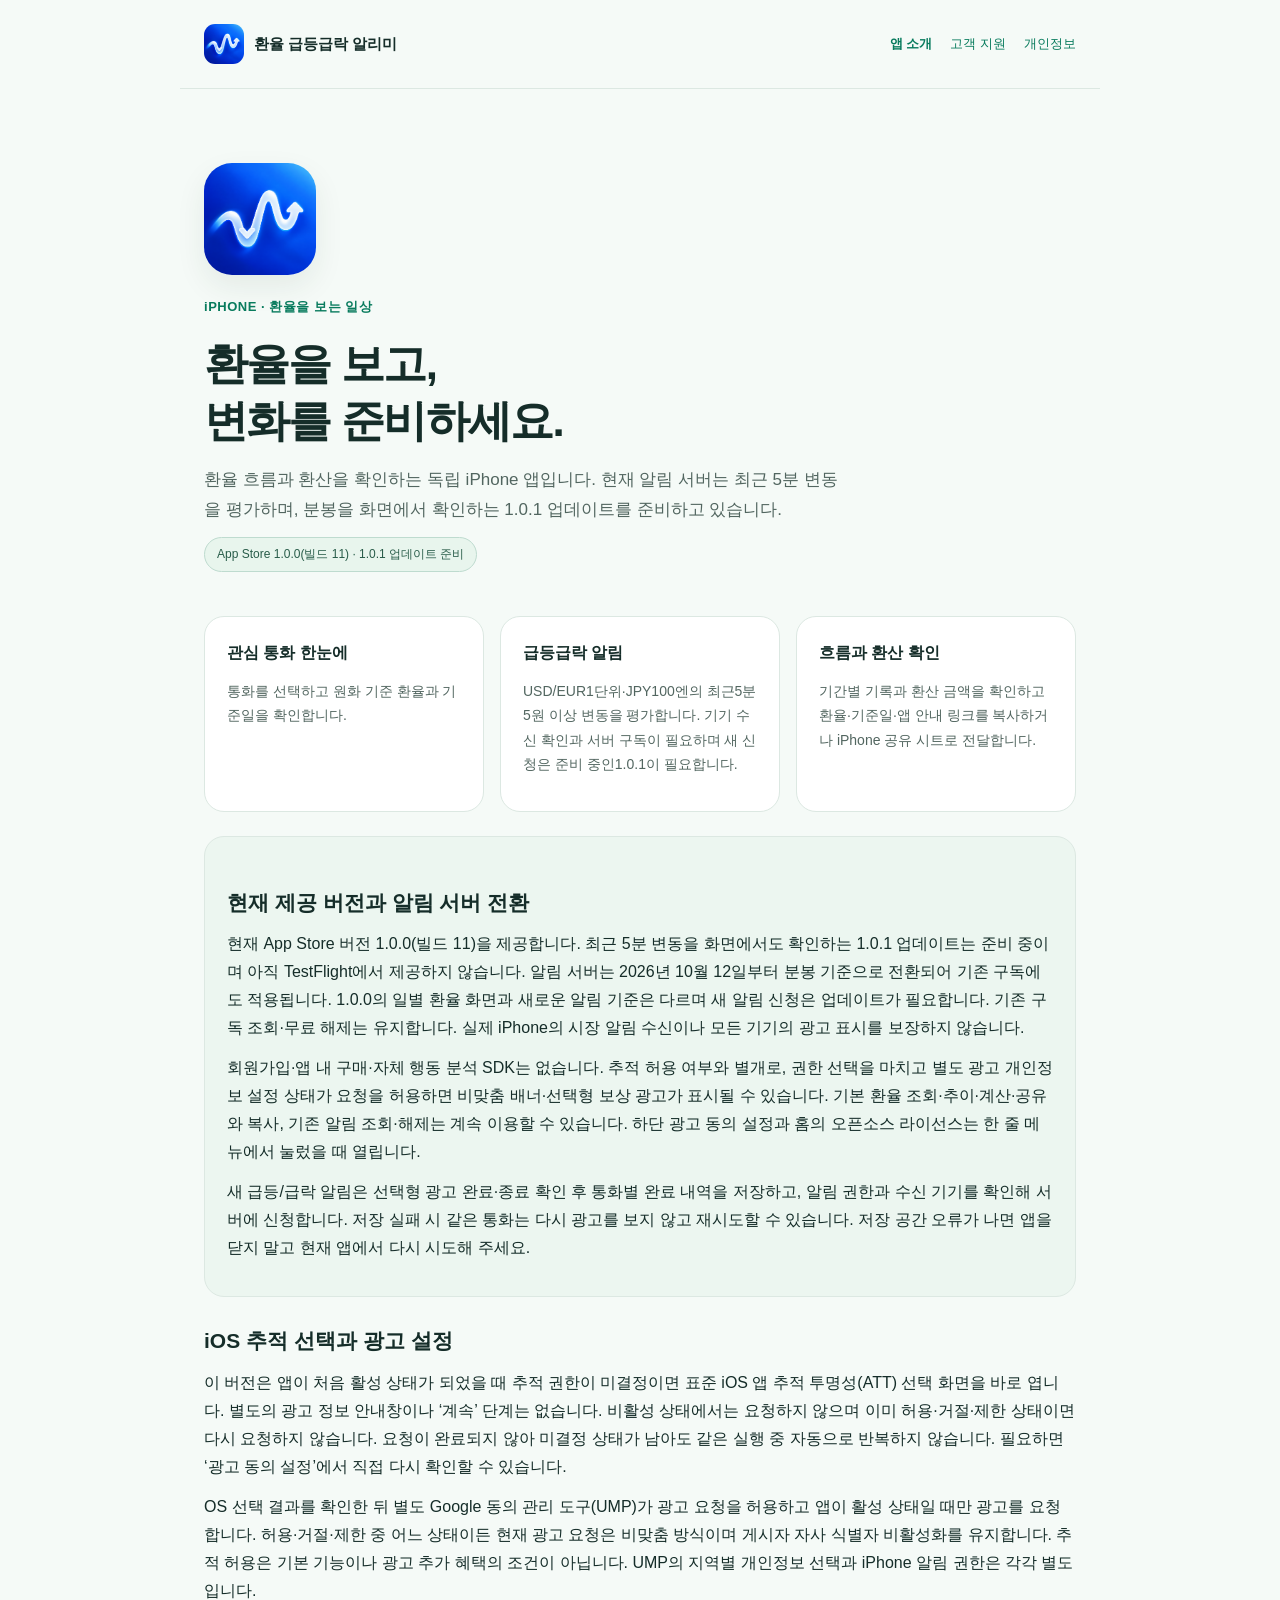
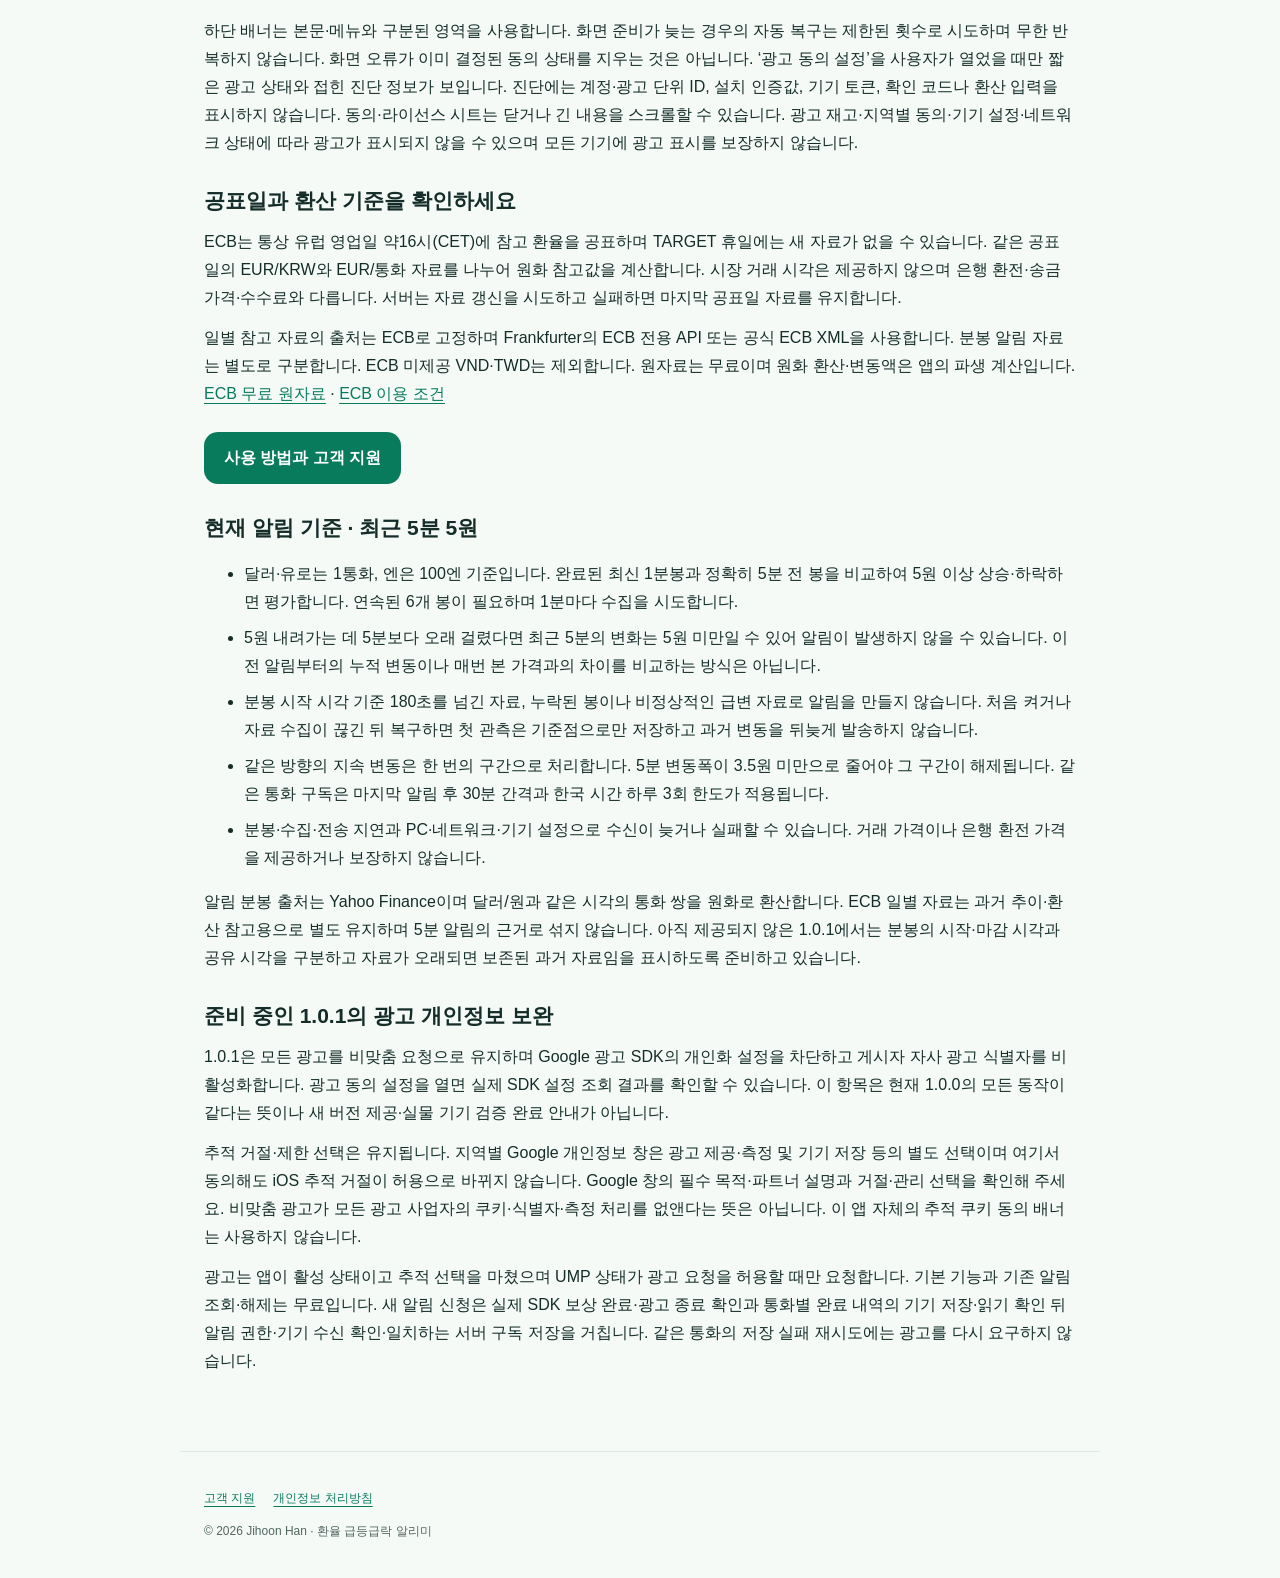
==== commit 861f6a83: "Clarify current five-minute alerts and upcoming app update" ====
--- a/index.html
+++ b/index.html
@@ -1,7 +1,7 @@
 <!doctype html><html lang="ko"><head><meta charset="utf-8"><meta name="viewport" content="width=device-width,initial-scale=1"><meta name="description" content="환율 급등급락 알리미 iPhone 앱의 기능 안내와 고객 지원. ECB 일별 서버는 연결됐으며 대응 앱 버전을 준비하고 있습니다."><title>환율 급등급락 알리미</title><link rel="stylesheet" href="style.css"><link rel="canonical" href="https://snowman95.github.io/fx-alerts-site/"><meta property="og:type" content="website"><meta property="og:locale" content="ko_KR"><meta property="og:site_name" content="환율 급등급락 알리미"><meta property="og:title" content="환율 급등급락 알리미 · 기준일과 함께 읽는 환율"><meta property="og:description" content="ECB 일별 기준환율과 공표일을 확인하는 iPhone 앱의 출시 준비 안내입니다."><meta property="og:url" content="https://snowman95.github.io/fx-alerts-site/"><meta property="og:image" content="https://snowman95.github.io/fx-alerts-site/share-preview.png"><meta property="og:image:secure_url" content="https://snowman95.github.io/fx-alerts-site/share-preview.png"><meta property="og:image:type" content="image/png"><meta property="og:image:width" content="1200"><meta property="og:image:height" content="630"><meta property="og:image:alt" content="환율 급등급락 알리미 앱 안내, 상승과 하락 화살표 및 알림 아이콘"><meta name="twitter:card" content="summary_large_image"><meta name="twitter:title" content="환율 급등급락 알리미"><meta name="twitter:description" content="기준일과 함께 읽는 일별 참고 환율과 앱 안내"><meta name="twitter:image" content="https://snowman95.github.io/fx-alerts-site/share-preview.png"><meta name="twitter:image:alt" content="환율 급등급락 알리미 앱 안내"></head><body>
 <header><a class="brand" href="index.html"><img src="brand-icon.png" alt="">환율 급등급락 알리미</a><nav aria-label="사이트 메뉴"><a href="index.html" aria-current="page">앱 소개</a><a href="support.html">고객 지원</a><a href="privacy.html">개인정보</a></nav></header>
-<main><section class="hero"><img src="brand-icon.png" alt="환율 급등급락 알리미 앱 아이콘"><p class="eyebrow">iPHONE · 환율을 보는 일상</p><h1>환율을 보고,<br>변화를 준비하세요.</h1><p class="lead">ECB 일별 기준환율을 원화로 교차 환산해 흐름을 보고, 직전 공표일 대비 변동 알림을 신청하는 독립 iPhone 앱을 준비하고 있습니다.</p><span class="status">TestFlight 1.0.0(빌드 9) 안내 · App Store 출시 준비</span></section>
-<section class="cards" aria-label="주요 기능"><article class="card"><h3>관심 통화 한눈에</h3><p>통화를 선택하고 원화 기준 환율과 기준일을 확인합니다.</p></article><article class="card"><h3>급등급락 알림</h3><p>USD/EUR1단위·JPY100엔의 직전 공표일 대비5원 이상 변동을 알립니다. 기기 수신 확인과 서버 구독이 필요합니다.</p></article><article class="card"><h3>흐름과 환산 확인</h3><p>기간별 기록과 환산 금액을 확인하고 환율·기준일·앱 안내 링크를 복사하거나 iPhone 공유 시트로 전달합니다.</p></article></section>
+<main><section class="hero"><img src="brand-icon.png" alt="환율 급등급락 알리미 앱 아이콘"><p class="eyebrow">iPHONE · 환율을 보는 일상</p><h1>환율을 보고,<br>변화를 준비하세요.</h1><p class="lead">환율 흐름과 환산을 확인하는 독립 iPhone 앱입니다. 현재 알림 서버는 최근 5분 변동을 평가하며, 분봉을 화면에서 확인하는 1.0.1 업데이트를 준비하고 있습니다.</p><span class="status">App Store 1.0.0(빌드 11) · 1.0.1 업데이트 준비</span></section>
+<section class="cards" aria-label="주요 기능"><article class="card"><h3>관심 통화 한눈에</h3><p>통화를 선택하고 원화 기준 환율과 기준일을 확인합니다.</p></article><article class="card"><h3>급등급락 알림</h3><p>USD/EUR1단위·JPY100엔의 최근5분5원 이상 변동을 평가합니다. 기기 수신 확인과 서버 구독이 필요하며 새 신청은 준비 중인1.0.1이 필요합니다.</p></article><article class="card"><h3>흐름과 환산 확인</h3><p>기간별 기록과 환산 금액을 확인하고 환율·기준일·앱 안내 링크를 복사하거나 iPhone 공유 시트로 전달합니다.</p></article></section>
 
-<section class="notice"><h2>TestFlight 1.0.0(빌드 9) 안내</h2><p>내부 TestFlight 1.0.0(빌드 9)의 기능과 사용 절차를 안내합니다. TestFlight에서 설치한 앱의 버전을 확인해 주세요. PC 알림 서버와 공개 API는 ECB 일별 자료를 사용합니다. 실제 iPhone의 APNs 알림 수신은 아직 검증 중이며 서버 저장 완료가 실제 수신을 보장하지 않습니다. 일반 App Store 공개 출시는 준비 중입니다.</p><p>회원가입·앱 내 구매·자체 행동 분석 SDK는 없습니다. 추적 허용 여부와 별개로, 권한 선택을 마치고 별도 광고 개인정보 설정 상태가 요청을 허용하면 비맞춤 배너·선택형 보상 광고가 표시될 수 있습니다. 기본 환율 조회·추이·계산·공유와 복사, 기존 알림 조회·해제는 계속 이용할 수 있습니다. 하단 광고 동의 설정과 홈의 오픈소스 라이선스는 한 줄 메뉴에서 눌렀을 때 열립니다.</p><p>새 급등/급락 알림은 선택형 광고 완료·종료 확인 후 통화별 완료 내역을 저장하고, 알림 권한과 수신 기기를 확인해 서버에 신청합니다. 저장 실패 시 같은 통화는 다시 광고를 보지 않고 재시도할 수 있습니다. 저장 공간 오류가 나면 앱을 닫지 말고 현재 앱에서 다시 시도해 주세요.</p></section><section id="tracking-permission-build9"><h2>iOS 추적 선택과 광고 설정</h2><p>이 버전은 앱이 처음 활성 상태가 되었을 때 추적 권한이 미결정이면 표준 iOS 앱 추적 투명성(ATT) 선택 화면을 바로 엽니다. 별도의 광고 정보 안내창이나 ‘계속’ 단계는 없습니다. 비활성 상태에서는 요청하지 않으며 이미 허용·거절·제한 상태이면 다시 요청하지 않습니다. 요청이 완료되지 않아 미결정 상태가 남아도 같은 실행 중 자동으로 반복하지 않습니다. 필요하면 ‘광고 동의 설정’에서 직접 다시 확인할 수 있습니다.</p><p>OS 선택 결과를 확인한 뒤 별도 Google 동의 관리 도구(UMP)가 광고 요청을 허용하고 앱이 활성 상태일 때만 광고를 요청합니다. 허용·거절·제한 중 어느 상태이든 현재 광고 요청은 비맞춤 방식이며 게시자 자사 식별자 비활성화를 유지합니다. 추적 허용은 기본 기능이나 광고 추가 혜택의 조건이 아닙니다. UMP의 지역별 개인정보 선택과 iPhone 알림 권한은 각각 별도입니다.</p><p>하단 배너는 본문·메뉴와 구분된 영역을 사용합니다. 화면 준비가 늦는 경우의 자동 복구는 제한된 횟수로 시도하며 무한 반복하지 않습니다. 화면 오류가 이미 결정된 동의 상태를 지우는 것은 아닙니다. ‘광고 동의 설정’을 사용자가 열었을 때만 짧은 광고 상태와 접힌 진단 정보가 보입니다. 진단에는 계정·광고 단위 ID, 설치 인증값, 기기 토큰, 확인 코드나 환산 입력을 표시하지 않습니다. 동의·라이선스 시트는 닫거나 긴 내용을 스크롤할 수 있습니다. 광고 재고·지역별 동의·기기 설정·네트워크 상태에 따라 광고가 표시되지 않을 수 있으며 모든 기기에 광고 표시를 보장하지 않습니다.</p></section><section><h2>공표일과 환산 기준을 확인하세요</h2><p>ECB는 통상 유럽 영업일 약16시(CET)에 참고 환율을 공표하며 TARGET 휴일에는 새 자료가 없을 수 있습니다. 같은 공표일의 EUR/KRW와 EUR/통화 자료를 나누어 원화 참고값을 계산합니다. 시장 거래 시각은 제공하지 않으며 은행 환전·송금 가격·수수료와 다릅니다. 서버는 자료 갱신을 시도하고 실패하면 마지막 공표일 자료를 유지합니다.</p><p>출처는 ECB로 고정하며 Frankfurter의 ECB 전용 API 또는 공식 ECB XML을 사용합니다. ECB 미제공 VND·TWD는 제외합니다. 원자료는 무료이며 원화 환산·변동액은 앱의 파생 계산입니다. <a href="https://www.ecb.europa.eu/stats/policy_and_exchange_rates/euro_reference_exchange_rates/html/index.en.html" target="_blank" rel="noopener noreferrer">ECB 무료 원자료</a> · <a href="https://www.ecb.europa.eu/services/using-our-site/disclaimer/html/index.en.html" target="_blank" rel="noopener noreferrer">ECB 이용 조건</a></p><a class="action" href="support.html">사용 방법과 고객 지원</a></section></main>
+<section class="notice"><h2>현재 제공 버전과 알림 서버 전환</h2><p>현재 App Store 버전 1.0.0(빌드 11)을 제공합니다. 최근 5분 변동을 화면에서도 확인하는 1.0.1 업데이트는 준비 중이며 아직 TestFlight에서 제공하지 않습니다. 알림 서버는 2026년 10월 12일부터 분봉 기준으로 전환되어 기존 구독에도 적용됩니다. 1.0.0의 일별 환율 화면과 새로운 알림 기준은 다르며 새 알림 신청은 업데이트가 필요합니다. 기존 구독 조회·무료 해제는 유지합니다. 실제 iPhone의 시장 알림 수신이나 모든 기기의 광고 표시를 보장하지 않습니다.</p><p>회원가입·앱 내 구매·자체 행동 분석 SDK는 없습니다. 추적 허용 여부와 별개로, 권한 선택을 마치고 별도 광고 개인정보 설정 상태가 요청을 허용하면 비맞춤 배너·선택형 보상 광고가 표시될 수 있습니다. 기본 환율 조회·추이·계산·공유와 복사, 기존 알림 조회·해제는 계속 이용할 수 있습니다. 하단 광고 동의 설정과 홈의 오픈소스 라이선스는 한 줄 메뉴에서 눌렀을 때 열립니다.</p><p>새 급등/급락 알림은 선택형 광고 완료·종료 확인 후 통화별 완료 내역을 저장하고, 알림 권한과 수신 기기를 확인해 서버에 신청합니다. 저장 실패 시 같은 통화는 다시 광고를 보지 않고 재시도할 수 있습니다. 저장 공간 오류가 나면 앱을 닫지 말고 현재 앱에서 다시 시도해 주세요.</p></section><section id="tracking-permission-build9"><h2>iOS 추적 선택과 광고 설정</h2><p>이 버전은 앱이 처음 활성 상태가 되었을 때 추적 권한이 미결정이면 표준 iOS 앱 추적 투명성(ATT) 선택 화면을 바로 엽니다. 별도의 광고 정보 안내창이나 ‘계속’ 단계는 없습니다. 비활성 상태에서는 요청하지 않으며 이미 허용·거절·제한 상태이면 다시 요청하지 않습니다. 요청이 완료되지 않아 미결정 상태가 남아도 같은 실행 중 자동으로 반복하지 않습니다. 필요하면 ‘광고 동의 설정’에서 직접 다시 확인할 수 있습니다.</p><p>OS 선택 결과를 확인한 뒤 별도 Google 동의 관리 도구(UMP)가 광고 요청을 허용하고 앱이 활성 상태일 때만 광고를 요청합니다. 허용·거절·제한 중 어느 상태이든 현재 광고 요청은 비맞춤 방식이며 게시자 자사 식별자 비활성화를 유지합니다. 추적 허용은 기본 기능이나 광고 추가 혜택의 조건이 아닙니다. UMP의 지역별 개인정보 선택과 iPhone 알림 권한은 각각 별도입니다.</p><p>하단 배너는 본문·메뉴와 구분된 영역을 사용합니다. 화면 준비가 늦는 경우의 자동 복구는 제한된 횟수로 시도하며 무한 반복하지 않습니다. 화면 오류가 이미 결정된 동의 상태를 지우는 것은 아닙니다. ‘광고 동의 설정’을 사용자가 열었을 때만 짧은 광고 상태와 접힌 진단 정보가 보입니다. 진단에는 계정·광고 단위 ID, 설치 인증값, 기기 토큰, 확인 코드나 환산 입력을 표시하지 않습니다. 동의·라이선스 시트는 닫거나 긴 내용을 스크롤할 수 있습니다. 광고 재고·지역별 동의·기기 설정·네트워크 상태에 따라 광고가 표시되지 않을 수 있으며 모든 기기에 광고 표시를 보장하지 않습니다.</p></section><section><h2>공표일과 환산 기준을 확인하세요</h2><p>ECB는 통상 유럽 영업일 약16시(CET)에 참고 환율을 공표하며 TARGET 휴일에는 새 자료가 없을 수 있습니다. 같은 공표일의 EUR/KRW와 EUR/통화 자료를 나누어 원화 참고값을 계산합니다. 시장 거래 시각은 제공하지 않으며 은행 환전·송금 가격·수수료와 다릅니다. 서버는 자료 갱신을 시도하고 실패하면 마지막 공표일 자료를 유지합니다.</p><p>일별 참고 자료의 출처는 ECB로 고정하며 Frankfurter의 ECB 전용 API 또는 공식 ECB XML을 사용합니다. 분봉 알림 자료는 별도로 구분합니다. ECB 미제공 VND·TWD는 제외합니다. 원자료는 무료이며 원화 환산·변동액은 앱의 파생 계산입니다. <a href="https://www.ecb.europa.eu/stats/policy_and_exchange_rates/euro_reference_exchange_rates/html/index.en.html" target="_blank" rel="noopener noreferrer">ECB 무료 원자료</a> · <a href="https://www.ecb.europa.eu/services/using-our-site/disclaimer/html/index.en.html" target="_blank" rel="noopener noreferrer">ECB 이용 조건</a></p><a class="action" href="support.html">사용 방법과 고객 지원</a></section><section id="five-minute-alerts"><h2>현재 알림 기준 · 최근 5분 5원</h2><ul><li>달러·유로는 1통화, 엔은 100엔 기준입니다. 완료된 최신 1분봉과 정확히 5분 전 봉을 비교하여 5원 이상 상승·하락하면 평가합니다. 연속된 6개 봉이 필요하며 1분마다 수집을 시도합니다.</li><li>5원 내려가는 데 5분보다 오래 걸렸다면 최근 5분의 변화는 5원 미만일 수 있어 알림이 발생하지 않을 수 있습니다. 이전 알림부터의 누적 변동이나 매번 본 가격과의 차이를 비교하는 방식은 아닙니다.</li><li>분봉 시작 시각 기준 180초를 넘긴 자료, 누락된 봉이나 비정상적인 급변 자료로 알림을 만들지 않습니다. 처음 켜거나 자료 수집이 끊긴 뒤 복구하면 첫 관측은 기준점으로만 저장하고 과거 변동을 뒤늦게 발송하지 않습니다.</li><li>같은 방향의 지속 변동은 한 번의 구간으로 처리합니다. 5분 변동폭이 3.5원 미만으로 줄어야 그 구간이 해제됩니다. 같은 통화 구독은 마지막 알림 후 30분 간격과 한국 시간 하루 3회 한도가 적용됩니다.</li><li>분봉·수집·전송 지연과 PC·네트워크·기기 설정으로 수신이 늦거나 실패할 수 있습니다. 거래 가격이나 은행 환전 가격을 제공하거나 보장하지 않습니다.</li></ul><p>알림 분봉 출처는 Yahoo Finance이며 달러/원과 같은 시각의 통화 쌍을 원화로 환산합니다. ECB 일별 자료는 과거 추이·환산 참고용으로 별도 유지하며 5분 알림의 근거로 섞지 않습니다. 아직 제공되지 않은 1.0.1에서는 분봉의 시작·마감 시각과 공유 시각을 구분하고 자료가 오래되면 보존된 과거 자료임을 표시하도록 준비하고 있습니다.</p></section><section id="version-101-ad-privacy"><h2>준비 중인 1.0.1의 광고 개인정보 보완</h2><p>1.0.1은 모든 광고를 비맞춤 요청으로 유지하며 Google 광고 SDK의 개인화 설정을 차단하고 게시자 자사 광고 식별자를 비활성화합니다. 광고 동의 설정을 열면 실제 SDK 설정 조회 결과를 확인할 수 있습니다. 이 항목은 현재 1.0.0의 모든 동작이 같다는 뜻이나 새 버전 제공·실물 기기 검증 완료 안내가 아닙니다.</p><p>추적 거절·제한 선택은 유지됩니다. 지역별 Google 개인정보 창은 광고 제공·측정 및 기기 저장 등의 별도 선택이며 여기서 동의해도 iOS 추적 거절이 허용으로 바뀌지 않습니다. Google 창의 필수 목적·파트너 설명과 거절·관리 선택을 확인해 주세요. 비맞춤 광고가 모든 광고 사업자의 쿠키·식별자·측정 처리를 없앤다는 뜻은 아닙니다. 이 앱 자체의 추적 쿠키 동의 배너는 사용하지 않습니다.</p><p>광고는 앱이 활성 상태이고 추적 선택을 마쳤으며 UMP 상태가 광고 요청을 허용할 때만 요청합니다. 기본 기능과 기존 알림 조회·해제는 무료입니다. 새 알림 신청은 실제 SDK 보상 완료·광고 종료 확인과 통화별 완료 내역의 기기 저장·읽기 확인 뒤 알림 권한·기기 수신 확인·일치하는 서버 구독 저장을 거칩니다. 같은 통화의 저장 실패 재시도에는 광고를 다시 요구하지 않습니다.</p></section></main>
 <footer><p><a href="support.html">고객 지원</a><a href="privacy.html">개인정보 처리방침</a></p><p>© 2026 Jihoon Han · 환율 급등급락 알리미</p></footer></body></html>
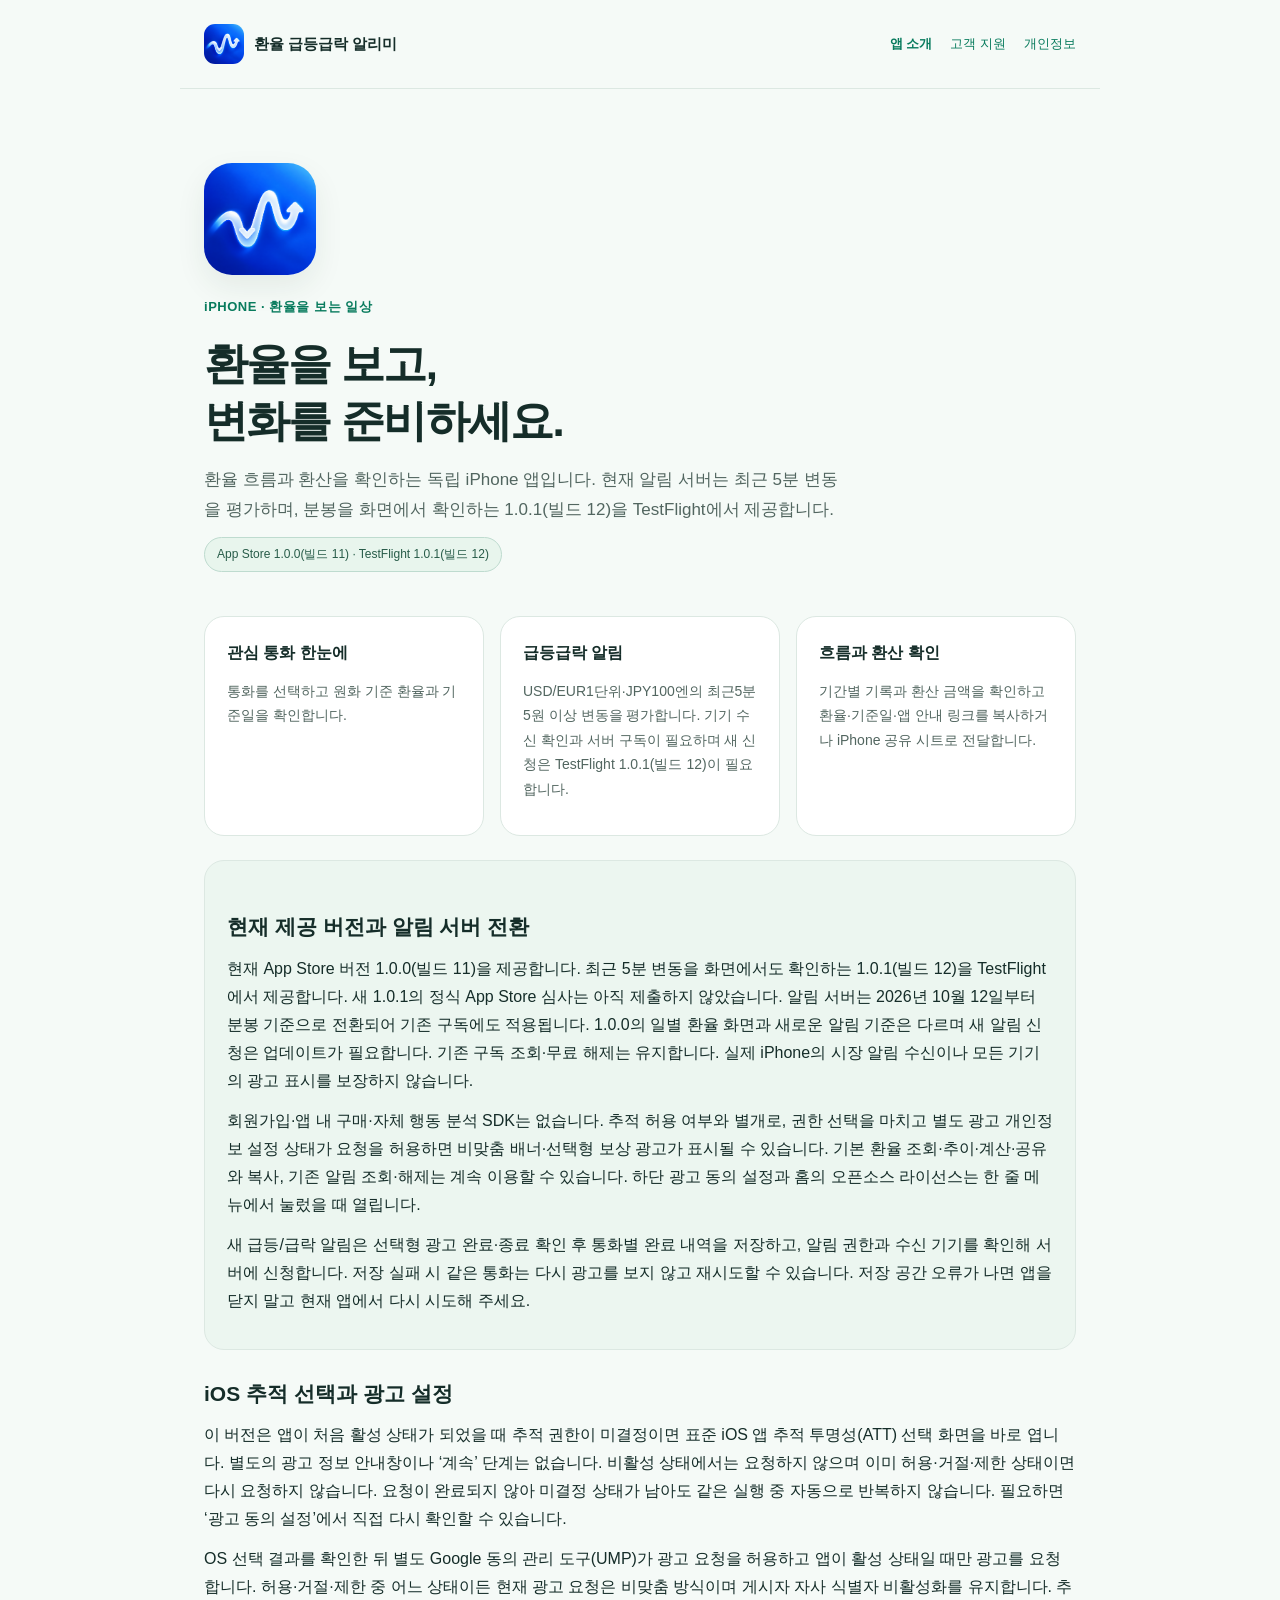
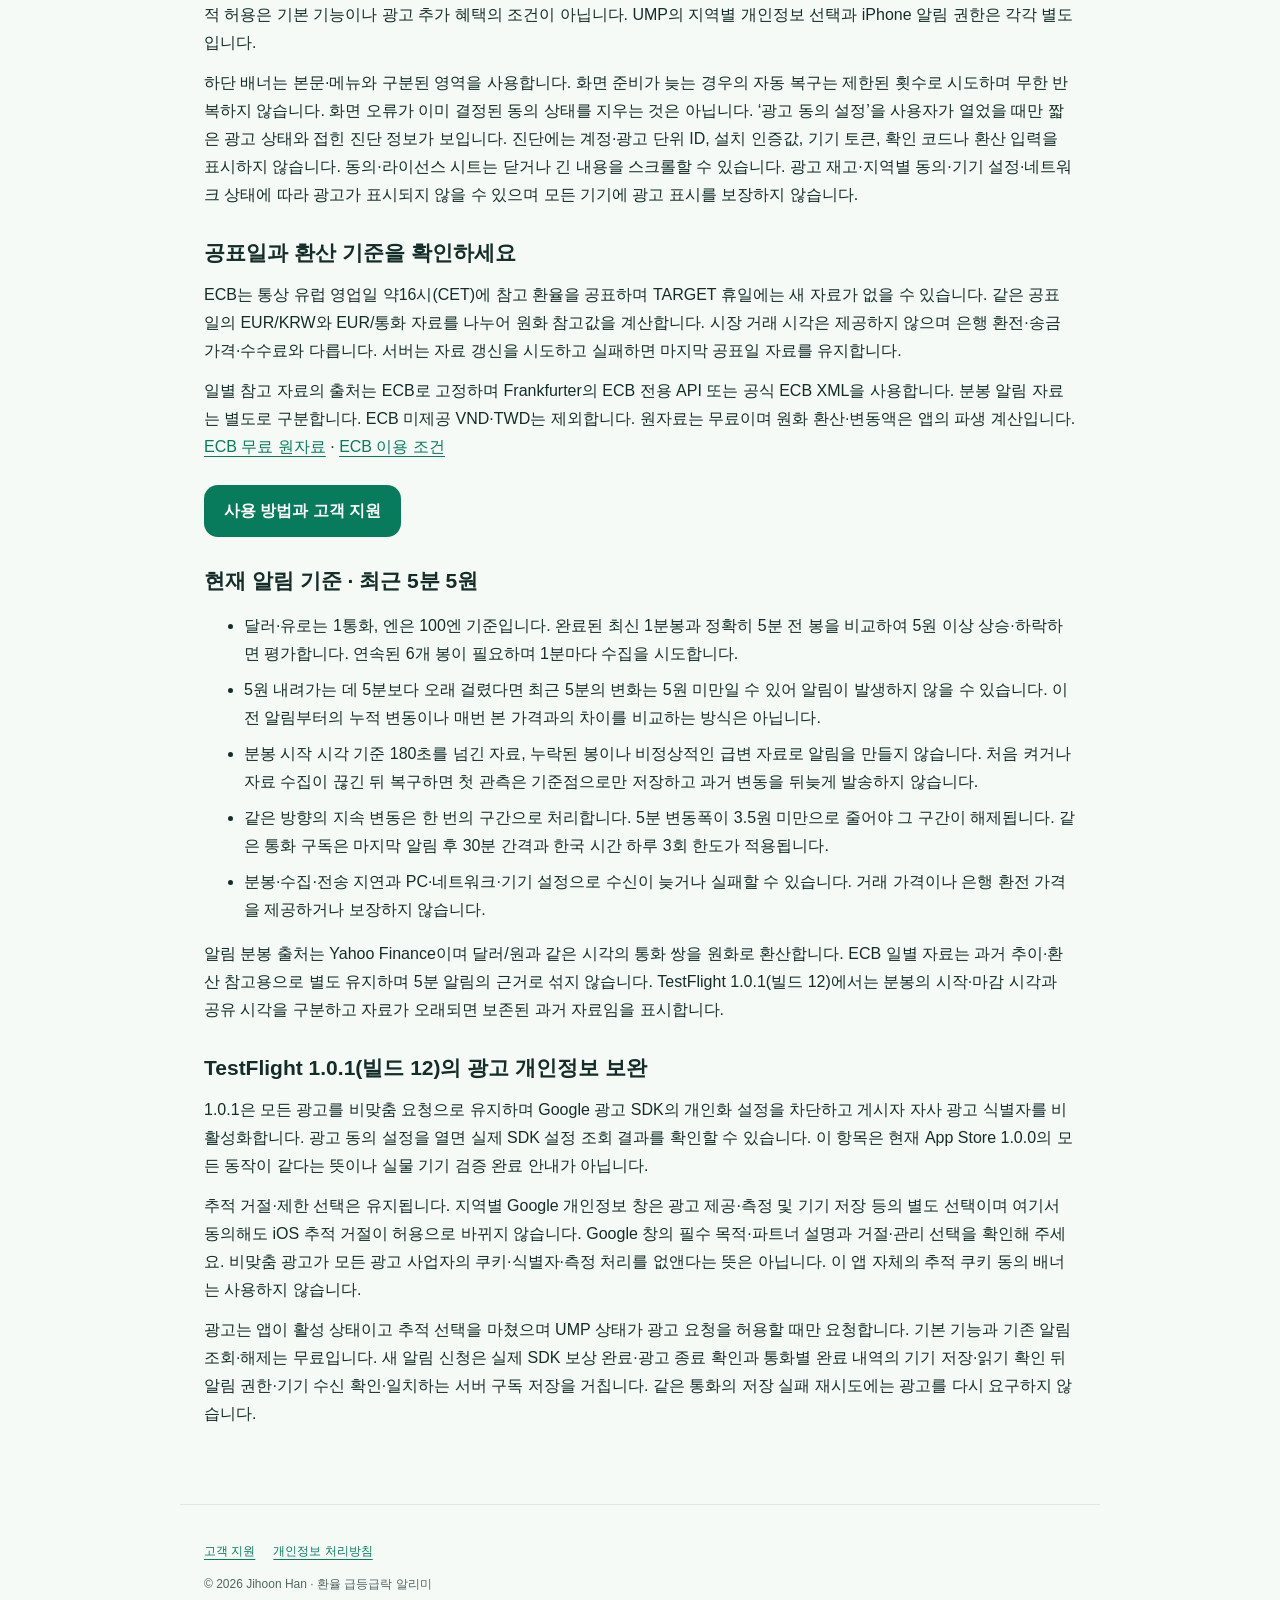
==== commit 0994db4a: "Update FX TestFlight 1.0.1 build 12 availability" ====
--- a/index.html
+++ b/index.html
@@ -1,7 +1,7 @@
 <!doctype html><html lang="ko"><head><meta charset="utf-8"><meta name="viewport" content="width=device-width,initial-scale=1"><meta name="description" content="환율 급등급락 알리미 iPhone 앱의 기능 안내와 고객 지원. ECB 일별 서버는 연결됐으며 대응 앱 버전을 준비하고 있습니다."><title>환율 급등급락 알리미</title><link rel="stylesheet" href="style.css"><link rel="canonical" href="https://snowman95.github.io/fx-alerts-site/"><meta property="og:type" content="website"><meta property="og:locale" content="ko_KR"><meta property="og:site_name" content="환율 급등급락 알리미"><meta property="og:title" content="환율 급등급락 알리미 · 기준일과 함께 읽는 환율"><meta property="og:description" content="ECB 일별 기준환율과 공표일을 확인하는 iPhone 앱의 출시 준비 안내입니다."><meta property="og:url" content="https://snowman95.github.io/fx-alerts-site/"><meta property="og:image" content="https://snowman95.github.io/fx-alerts-site/share-preview.png"><meta property="og:image:secure_url" content="https://snowman95.github.io/fx-alerts-site/share-preview.png"><meta property="og:image:type" content="image/png"><meta property="og:image:width" content="1200"><meta property="og:image:height" content="630"><meta property="og:image:alt" content="환율 급등급락 알리미 앱 안내, 상승과 하락 화살표 및 알림 아이콘"><meta name="twitter:card" content="summary_large_image"><meta name="twitter:title" content="환율 급등급락 알리미"><meta name="twitter:description" content="기준일과 함께 읽는 일별 참고 환율과 앱 안내"><meta name="twitter:image" content="https://snowman95.github.io/fx-alerts-site/share-preview.png"><meta name="twitter:image:alt" content="환율 급등급락 알리미 앱 안내"></head><body>
 <header><a class="brand" href="index.html"><img src="brand-icon.png" alt="">환율 급등급락 알리미</a><nav aria-label="사이트 메뉴"><a href="index.html" aria-current="page">앱 소개</a><a href="support.html">고객 지원</a><a href="privacy.html">개인정보</a></nav></header>
-<main><section class="hero"><img src="brand-icon.png" alt="환율 급등급락 알리미 앱 아이콘"><p class="eyebrow">iPHONE · 환율을 보는 일상</p><h1>환율을 보고,<br>변화를 준비하세요.</h1><p class="lead">환율 흐름과 환산을 확인하는 독립 iPhone 앱입니다. 현재 알림 서버는 최근 5분 변동을 평가하며, 분봉을 화면에서 확인하는 1.0.1 업데이트를 준비하고 있습니다.</p><span class="status">App Store 1.0.0(빌드 11) · 1.0.1 업데이트 준비</span></section>
-<section class="cards" aria-label="주요 기능"><article class="card"><h3>관심 통화 한눈에</h3><p>통화를 선택하고 원화 기준 환율과 기준일을 확인합니다.</p></article><article class="card"><h3>급등급락 알림</h3><p>USD/EUR1단위·JPY100엔의 최근5분5원 이상 변동을 평가합니다. 기기 수신 확인과 서버 구독이 필요하며 새 신청은 준비 중인1.0.1이 필요합니다.</p></article><article class="card"><h3>흐름과 환산 확인</h3><p>기간별 기록과 환산 금액을 확인하고 환율·기준일·앱 안내 링크를 복사하거나 iPhone 공유 시트로 전달합니다.</p></article></section>
+<main><section class="hero"><img src="brand-icon.png" alt="환율 급등급락 알리미 앱 아이콘"><p class="eyebrow">iPHONE · 환율을 보는 일상</p><h1>환율을 보고,<br>변화를 준비하세요.</h1><p class="lead">환율 흐름과 환산을 확인하는 독립 iPhone 앱입니다. 현재 알림 서버는 최근 5분 변동을 평가하며, 분봉을 화면에서 확인하는 1.0.1(빌드 12)을 TestFlight에서 제공합니다.</p><span class="status">App Store 1.0.0(빌드 11) · TestFlight 1.0.1(빌드 12)</span></section>
+<section class="cards" aria-label="주요 기능"><article class="card"><h3>관심 통화 한눈에</h3><p>통화를 선택하고 원화 기준 환율과 기준일을 확인합니다.</p></article><article class="card"><h3>급등급락 알림</h3><p>USD/EUR1단위·JPY100엔의 최근5분5원 이상 변동을 평가합니다. 기기 수신 확인과 서버 구독이 필요하며 새 신청은 TestFlight 1.0.1(빌드 12)이 필요합니다.</p></article><article class="card"><h3>흐름과 환산 확인</h3><p>기간별 기록과 환산 금액을 확인하고 환율·기준일·앱 안내 링크를 복사하거나 iPhone 공유 시트로 전달합니다.</p></article></section>
 
-<section class="notice"><h2>현재 제공 버전과 알림 서버 전환</h2><p>현재 App Store 버전 1.0.0(빌드 11)을 제공합니다. 최근 5분 변동을 화면에서도 확인하는 1.0.1 업데이트는 준비 중이며 아직 TestFlight에서 제공하지 않습니다. 알림 서버는 2026년 10월 12일부터 분봉 기준으로 전환되어 기존 구독에도 적용됩니다. 1.0.0의 일별 환율 화면과 새로운 알림 기준은 다르며 새 알림 신청은 업데이트가 필요합니다. 기존 구독 조회·무료 해제는 유지합니다. 실제 iPhone의 시장 알림 수신이나 모든 기기의 광고 표시를 보장하지 않습니다.</p><p>회원가입·앱 내 구매·자체 행동 분석 SDK는 없습니다. 추적 허용 여부와 별개로, 권한 선택을 마치고 별도 광고 개인정보 설정 상태가 요청을 허용하면 비맞춤 배너·선택형 보상 광고가 표시될 수 있습니다. 기본 환율 조회·추이·계산·공유와 복사, 기존 알림 조회·해제는 계속 이용할 수 있습니다. 하단 광고 동의 설정과 홈의 오픈소스 라이선스는 한 줄 메뉴에서 눌렀을 때 열립니다.</p><p>새 급등/급락 알림은 선택형 광고 완료·종료 확인 후 통화별 완료 내역을 저장하고, 알림 권한과 수신 기기를 확인해 서버에 신청합니다. 저장 실패 시 같은 통화는 다시 광고를 보지 않고 재시도할 수 있습니다. 저장 공간 오류가 나면 앱을 닫지 말고 현재 앱에서 다시 시도해 주세요.</p></section><section id="tracking-permission-build9"><h2>iOS 추적 선택과 광고 설정</h2><p>이 버전은 앱이 처음 활성 상태가 되었을 때 추적 권한이 미결정이면 표준 iOS 앱 추적 투명성(ATT) 선택 화면을 바로 엽니다. 별도의 광고 정보 안내창이나 ‘계속’ 단계는 없습니다. 비활성 상태에서는 요청하지 않으며 이미 허용·거절·제한 상태이면 다시 요청하지 않습니다. 요청이 완료되지 않아 미결정 상태가 남아도 같은 실행 중 자동으로 반복하지 않습니다. 필요하면 ‘광고 동의 설정’에서 직접 다시 확인할 수 있습니다.</p><p>OS 선택 결과를 확인한 뒤 별도 Google 동의 관리 도구(UMP)가 광고 요청을 허용하고 앱이 활성 상태일 때만 광고를 요청합니다. 허용·거절·제한 중 어느 상태이든 현재 광고 요청은 비맞춤 방식이며 게시자 자사 식별자 비활성화를 유지합니다. 추적 허용은 기본 기능이나 광고 추가 혜택의 조건이 아닙니다. UMP의 지역별 개인정보 선택과 iPhone 알림 권한은 각각 별도입니다.</p><p>하단 배너는 본문·메뉴와 구분된 영역을 사용합니다. 화면 준비가 늦는 경우의 자동 복구는 제한된 횟수로 시도하며 무한 반복하지 않습니다. 화면 오류가 이미 결정된 동의 상태를 지우는 것은 아닙니다. ‘광고 동의 설정’을 사용자가 열었을 때만 짧은 광고 상태와 접힌 진단 정보가 보입니다. 진단에는 계정·광고 단위 ID, 설치 인증값, 기기 토큰, 확인 코드나 환산 입력을 표시하지 않습니다. 동의·라이선스 시트는 닫거나 긴 내용을 스크롤할 수 있습니다. 광고 재고·지역별 동의·기기 설정·네트워크 상태에 따라 광고가 표시되지 않을 수 있으며 모든 기기에 광고 표시를 보장하지 않습니다.</p></section><section><h2>공표일과 환산 기준을 확인하세요</h2><p>ECB는 통상 유럽 영업일 약16시(CET)에 참고 환율을 공표하며 TARGET 휴일에는 새 자료가 없을 수 있습니다. 같은 공표일의 EUR/KRW와 EUR/통화 자료를 나누어 원화 참고값을 계산합니다. 시장 거래 시각은 제공하지 않으며 은행 환전·송금 가격·수수료와 다릅니다. 서버는 자료 갱신을 시도하고 실패하면 마지막 공표일 자료를 유지합니다.</p><p>일별 참고 자료의 출처는 ECB로 고정하며 Frankfurter의 ECB 전용 API 또는 공식 ECB XML을 사용합니다. 분봉 알림 자료는 별도로 구분합니다. ECB 미제공 VND·TWD는 제외합니다. 원자료는 무료이며 원화 환산·변동액은 앱의 파생 계산입니다. <a href="https://www.ecb.europa.eu/stats/policy_and_exchange_rates/euro_reference_exchange_rates/html/index.en.html" target="_blank" rel="noopener noreferrer">ECB 무료 원자료</a> · <a href="https://www.ecb.europa.eu/services/using-our-site/disclaimer/html/index.en.html" target="_blank" rel="noopener noreferrer">ECB 이용 조건</a></p><a class="action" href="support.html">사용 방법과 고객 지원</a></section><section id="five-minute-alerts"><h2>현재 알림 기준 · 최근 5분 5원</h2><ul><li>달러·유로는 1통화, 엔은 100엔 기준입니다. 완료된 최신 1분봉과 정확히 5분 전 봉을 비교하여 5원 이상 상승·하락하면 평가합니다. 연속된 6개 봉이 필요하며 1분마다 수집을 시도합니다.</li><li>5원 내려가는 데 5분보다 오래 걸렸다면 최근 5분의 변화는 5원 미만일 수 있어 알림이 발생하지 않을 수 있습니다. 이전 알림부터의 누적 변동이나 매번 본 가격과의 차이를 비교하는 방식은 아닙니다.</li><li>분봉 시작 시각 기준 180초를 넘긴 자료, 누락된 봉이나 비정상적인 급변 자료로 알림을 만들지 않습니다. 처음 켜거나 자료 수집이 끊긴 뒤 복구하면 첫 관측은 기준점으로만 저장하고 과거 변동을 뒤늦게 발송하지 않습니다.</li><li>같은 방향의 지속 변동은 한 번의 구간으로 처리합니다. 5분 변동폭이 3.5원 미만으로 줄어야 그 구간이 해제됩니다. 같은 통화 구독은 마지막 알림 후 30분 간격과 한국 시간 하루 3회 한도가 적용됩니다.</li><li>분봉·수집·전송 지연과 PC·네트워크·기기 설정으로 수신이 늦거나 실패할 수 있습니다. 거래 가격이나 은행 환전 가격을 제공하거나 보장하지 않습니다.</li></ul><p>알림 분봉 출처는 Yahoo Finance이며 달러/원과 같은 시각의 통화 쌍을 원화로 환산합니다. ECB 일별 자료는 과거 추이·환산 참고용으로 별도 유지하며 5분 알림의 근거로 섞지 않습니다. 아직 제공되지 않은 1.0.1에서는 분봉의 시작·마감 시각과 공유 시각을 구분하고 자료가 오래되면 보존된 과거 자료임을 표시하도록 준비하고 있습니다.</p></section><section id="version-101-ad-privacy"><h2>준비 중인 1.0.1의 광고 개인정보 보완</h2><p>1.0.1은 모든 광고를 비맞춤 요청으로 유지하며 Google 광고 SDK의 개인화 설정을 차단하고 게시자 자사 광고 식별자를 비활성화합니다. 광고 동의 설정을 열면 실제 SDK 설정 조회 결과를 확인할 수 있습니다. 이 항목은 현재 1.0.0의 모든 동작이 같다는 뜻이나 새 버전 제공·실물 기기 검증 완료 안내가 아닙니다.</p><p>추적 거절·제한 선택은 유지됩니다. 지역별 Google 개인정보 창은 광고 제공·측정 및 기기 저장 등의 별도 선택이며 여기서 동의해도 iOS 추적 거절이 허용으로 바뀌지 않습니다. Google 창의 필수 목적·파트너 설명과 거절·관리 선택을 확인해 주세요. 비맞춤 광고가 모든 광고 사업자의 쿠키·식별자·측정 처리를 없앤다는 뜻은 아닙니다. 이 앱 자체의 추적 쿠키 동의 배너는 사용하지 않습니다.</p><p>광고는 앱이 활성 상태이고 추적 선택을 마쳤으며 UMP 상태가 광고 요청을 허용할 때만 요청합니다. 기본 기능과 기존 알림 조회·해제는 무료입니다. 새 알림 신청은 실제 SDK 보상 완료·광고 종료 확인과 통화별 완료 내역의 기기 저장·읽기 확인 뒤 알림 권한·기기 수신 확인·일치하는 서버 구독 저장을 거칩니다. 같은 통화의 저장 실패 재시도에는 광고를 다시 요구하지 않습니다.</p></section></main>
+<section class="notice"><h2>현재 제공 버전과 알림 서버 전환</h2><p>현재 App Store 버전 1.0.0(빌드 11)을 제공합니다. 최근 5분 변동을 화면에서도 확인하는 1.0.1(빌드 12)을 TestFlight에서 제공합니다. 새 1.0.1의 정식 App Store 심사는 아직 제출하지 않았습니다. 알림 서버는 2026년 10월 12일부터 분봉 기준으로 전환되어 기존 구독에도 적용됩니다. 1.0.0의 일별 환율 화면과 새로운 알림 기준은 다르며 새 알림 신청은 업데이트가 필요합니다. 기존 구독 조회·무료 해제는 유지합니다. 실제 iPhone의 시장 알림 수신이나 모든 기기의 광고 표시를 보장하지 않습니다.</p><p>회원가입·앱 내 구매·자체 행동 분석 SDK는 없습니다. 추적 허용 여부와 별개로, 권한 선택을 마치고 별도 광고 개인정보 설정 상태가 요청을 허용하면 비맞춤 배너·선택형 보상 광고가 표시될 수 있습니다. 기본 환율 조회·추이·계산·공유와 복사, 기존 알림 조회·해제는 계속 이용할 수 있습니다. 하단 광고 동의 설정과 홈의 오픈소스 라이선스는 한 줄 메뉴에서 눌렀을 때 열립니다.</p><p>새 급등/급락 알림은 선택형 광고 완료·종료 확인 후 통화별 완료 내역을 저장하고, 알림 권한과 수신 기기를 확인해 서버에 신청합니다. 저장 실패 시 같은 통화는 다시 광고를 보지 않고 재시도할 수 있습니다. 저장 공간 오류가 나면 앱을 닫지 말고 현재 앱에서 다시 시도해 주세요.</p></section><section id="tracking-permission-build9"><h2>iOS 추적 선택과 광고 설정</h2><p>이 버전은 앱이 처음 활성 상태가 되었을 때 추적 권한이 미결정이면 표준 iOS 앱 추적 투명성(ATT) 선택 화면을 바로 엽니다. 별도의 광고 정보 안내창이나 ‘계속’ 단계는 없습니다. 비활성 상태에서는 요청하지 않으며 이미 허용·거절·제한 상태이면 다시 요청하지 않습니다. 요청이 완료되지 않아 미결정 상태가 남아도 같은 실행 중 자동으로 반복하지 않습니다. 필요하면 ‘광고 동의 설정’에서 직접 다시 확인할 수 있습니다.</p><p>OS 선택 결과를 확인한 뒤 별도 Google 동의 관리 도구(UMP)가 광고 요청을 허용하고 앱이 활성 상태일 때만 광고를 요청합니다. 허용·거절·제한 중 어느 상태이든 현재 광고 요청은 비맞춤 방식이며 게시자 자사 식별자 비활성화를 유지합니다. 추적 허용은 기본 기능이나 광고 추가 혜택의 조건이 아닙니다. UMP의 지역별 개인정보 선택과 iPhone 알림 권한은 각각 별도입니다.</p><p>하단 배너는 본문·메뉴와 구분된 영역을 사용합니다. 화면 준비가 늦는 경우의 자동 복구는 제한된 횟수로 시도하며 무한 반복하지 않습니다. 화면 오류가 이미 결정된 동의 상태를 지우는 것은 아닙니다. ‘광고 동의 설정’을 사용자가 열었을 때만 짧은 광고 상태와 접힌 진단 정보가 보입니다. 진단에는 계정·광고 단위 ID, 설치 인증값, 기기 토큰, 확인 코드나 환산 입력을 표시하지 않습니다. 동의·라이선스 시트는 닫거나 긴 내용을 스크롤할 수 있습니다. 광고 재고·지역별 동의·기기 설정·네트워크 상태에 따라 광고가 표시되지 않을 수 있으며 모든 기기에 광고 표시를 보장하지 않습니다.</p></section><section><h2>공표일과 환산 기준을 확인하세요</h2><p>ECB는 통상 유럽 영업일 약16시(CET)에 참고 환율을 공표하며 TARGET 휴일에는 새 자료가 없을 수 있습니다. 같은 공표일의 EUR/KRW와 EUR/통화 자료를 나누어 원화 참고값을 계산합니다. 시장 거래 시각은 제공하지 않으며 은행 환전·송금 가격·수수료와 다릅니다. 서버는 자료 갱신을 시도하고 실패하면 마지막 공표일 자료를 유지합니다.</p><p>일별 참고 자료의 출처는 ECB로 고정하며 Frankfurter의 ECB 전용 API 또는 공식 ECB XML을 사용합니다. 분봉 알림 자료는 별도로 구분합니다. ECB 미제공 VND·TWD는 제외합니다. 원자료는 무료이며 원화 환산·변동액은 앱의 파생 계산입니다. <a href="https://www.ecb.europa.eu/stats/policy_and_exchange_rates/euro_reference_exchange_rates/html/index.en.html" target="_blank" rel="noopener noreferrer">ECB 무료 원자료</a> · <a href="https://www.ecb.europa.eu/services/using-our-site/disclaimer/html/index.en.html" target="_blank" rel="noopener noreferrer">ECB 이용 조건</a></p><a class="action" href="support.html">사용 방법과 고객 지원</a></section><section id="five-minute-alerts"><h2>현재 알림 기준 · 최근 5분 5원</h2><ul><li>달러·유로는 1통화, 엔은 100엔 기준입니다. 완료된 최신 1분봉과 정확히 5분 전 봉을 비교하여 5원 이상 상승·하락하면 평가합니다. 연속된 6개 봉이 필요하며 1분마다 수집을 시도합니다.</li><li>5원 내려가는 데 5분보다 오래 걸렸다면 최근 5분의 변화는 5원 미만일 수 있어 알림이 발생하지 않을 수 있습니다. 이전 알림부터의 누적 변동이나 매번 본 가격과의 차이를 비교하는 방식은 아닙니다.</li><li>분봉 시작 시각 기준 180초를 넘긴 자료, 누락된 봉이나 비정상적인 급변 자료로 알림을 만들지 않습니다. 처음 켜거나 자료 수집이 끊긴 뒤 복구하면 첫 관측은 기준점으로만 저장하고 과거 변동을 뒤늦게 발송하지 않습니다.</li><li>같은 방향의 지속 변동은 한 번의 구간으로 처리합니다. 5분 변동폭이 3.5원 미만으로 줄어야 그 구간이 해제됩니다. 같은 통화 구독은 마지막 알림 후 30분 간격과 한국 시간 하루 3회 한도가 적용됩니다.</li><li>분봉·수집·전송 지연과 PC·네트워크·기기 설정으로 수신이 늦거나 실패할 수 있습니다. 거래 가격이나 은행 환전 가격을 제공하거나 보장하지 않습니다.</li></ul><p>알림 분봉 출처는 Yahoo Finance이며 달러/원과 같은 시각의 통화 쌍을 원화로 환산합니다. ECB 일별 자료는 과거 추이·환산 참고용으로 별도 유지하며 5분 알림의 근거로 섞지 않습니다. TestFlight 1.0.1(빌드 12)에서는 분봉의 시작·마감 시각과 공유 시각을 구분하고 자료가 오래되면 보존된 과거 자료임을 표시합니다.</p></section><section id="version-101-ad-privacy"><h2>TestFlight 1.0.1(빌드 12)의 광고 개인정보 보완</h2><p>1.0.1은 모든 광고를 비맞춤 요청으로 유지하며 Google 광고 SDK의 개인화 설정을 차단하고 게시자 자사 광고 식별자를 비활성화합니다. 광고 동의 설정을 열면 실제 SDK 설정 조회 결과를 확인할 수 있습니다. 이 항목은 현재 App Store 1.0.0의 모든 동작이 같다는 뜻이나 실물 기기 검증 완료 안내가 아닙니다.</p><p>추적 거절·제한 선택은 유지됩니다. 지역별 Google 개인정보 창은 광고 제공·측정 및 기기 저장 등의 별도 선택이며 여기서 동의해도 iOS 추적 거절이 허용으로 바뀌지 않습니다. Google 창의 필수 목적·파트너 설명과 거절·관리 선택을 확인해 주세요. 비맞춤 광고가 모든 광고 사업자의 쿠키·식별자·측정 처리를 없앤다는 뜻은 아닙니다. 이 앱 자체의 추적 쿠키 동의 배너는 사용하지 않습니다.</p><p>광고는 앱이 활성 상태이고 추적 선택을 마쳤으며 UMP 상태가 광고 요청을 허용할 때만 요청합니다. 기본 기능과 기존 알림 조회·해제는 무료입니다. 새 알림 신청은 실제 SDK 보상 완료·광고 종료 확인과 통화별 완료 내역의 기기 저장·읽기 확인 뒤 알림 권한·기기 수신 확인·일치하는 서버 구독 저장을 거칩니다. 같은 통화의 저장 실패 재시도에는 광고를 다시 요구하지 않습니다.</p></section></main>
 <footer><p><a href="support.html">고객 지원</a><a href="privacy.html">개인정보 처리방침</a></p><p>© 2026 Jihoon Han · 환율 급등급락 알리미</p></footer></body></html>
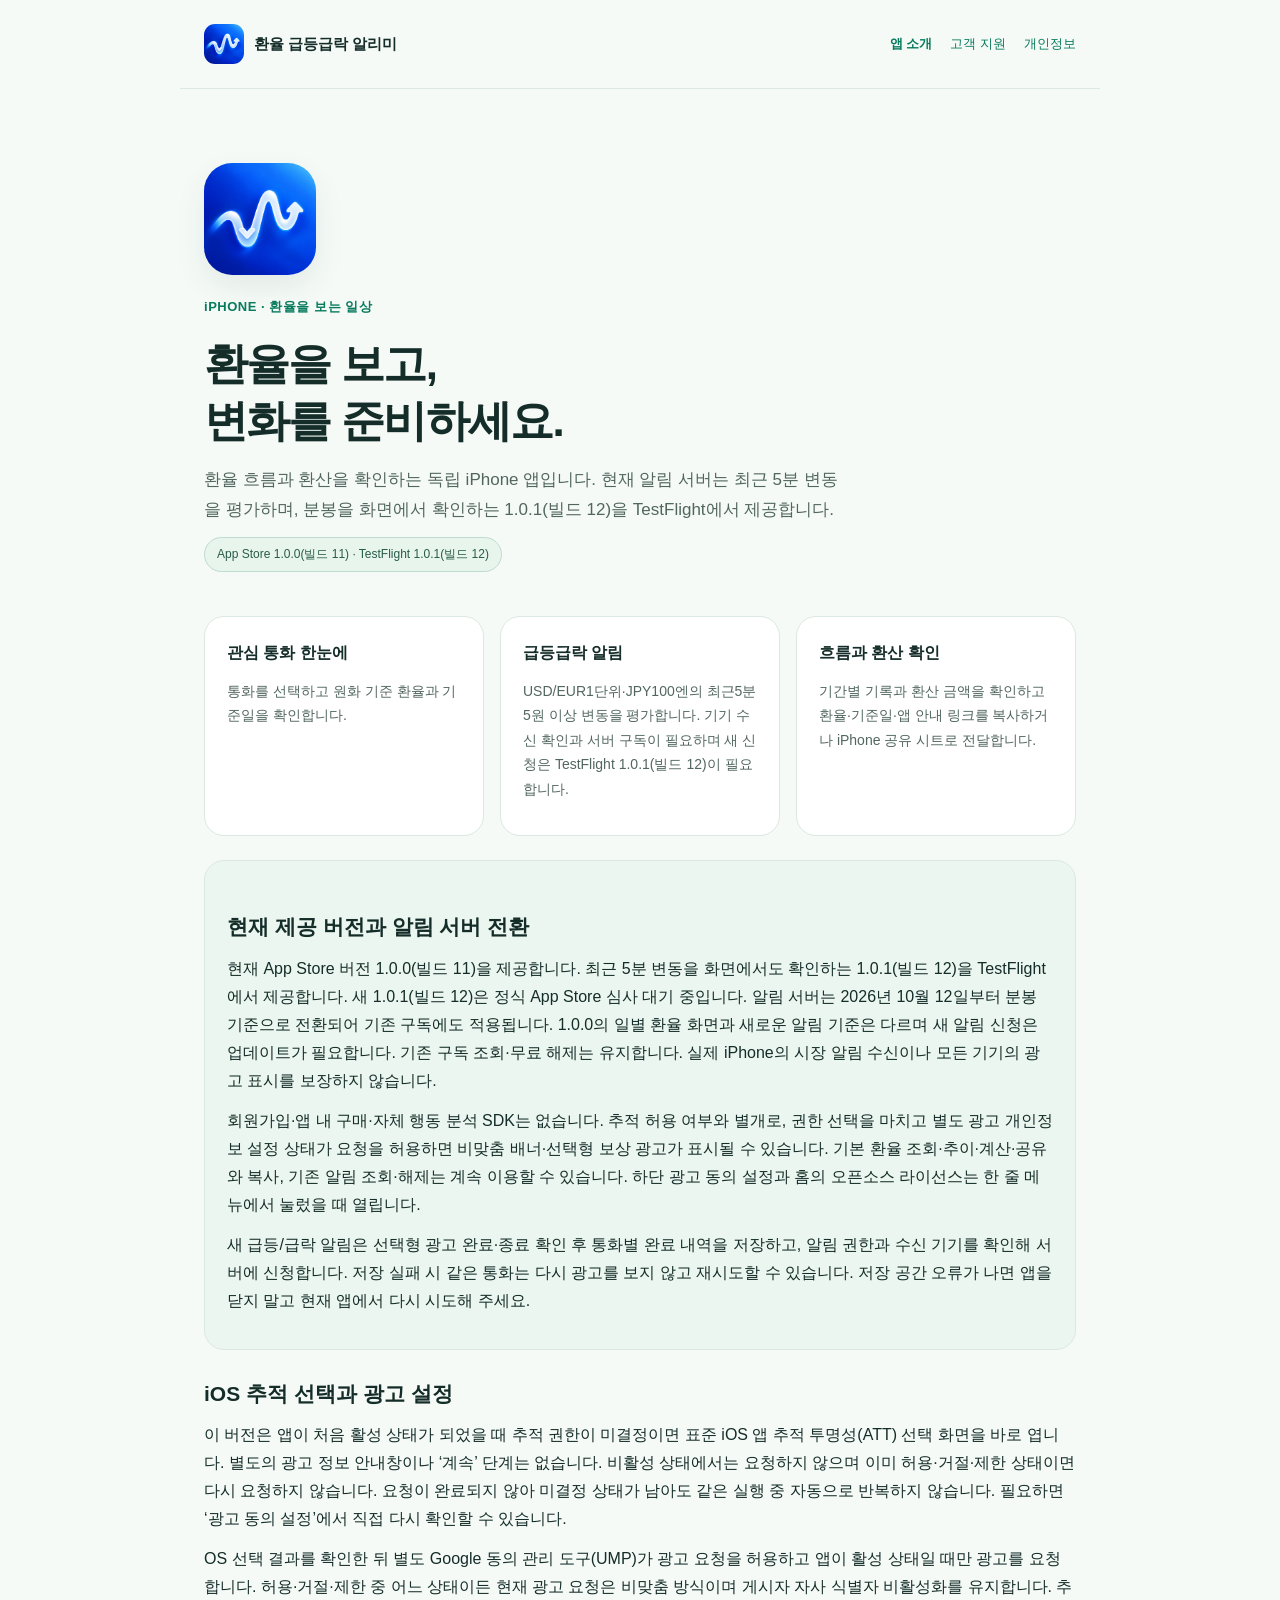
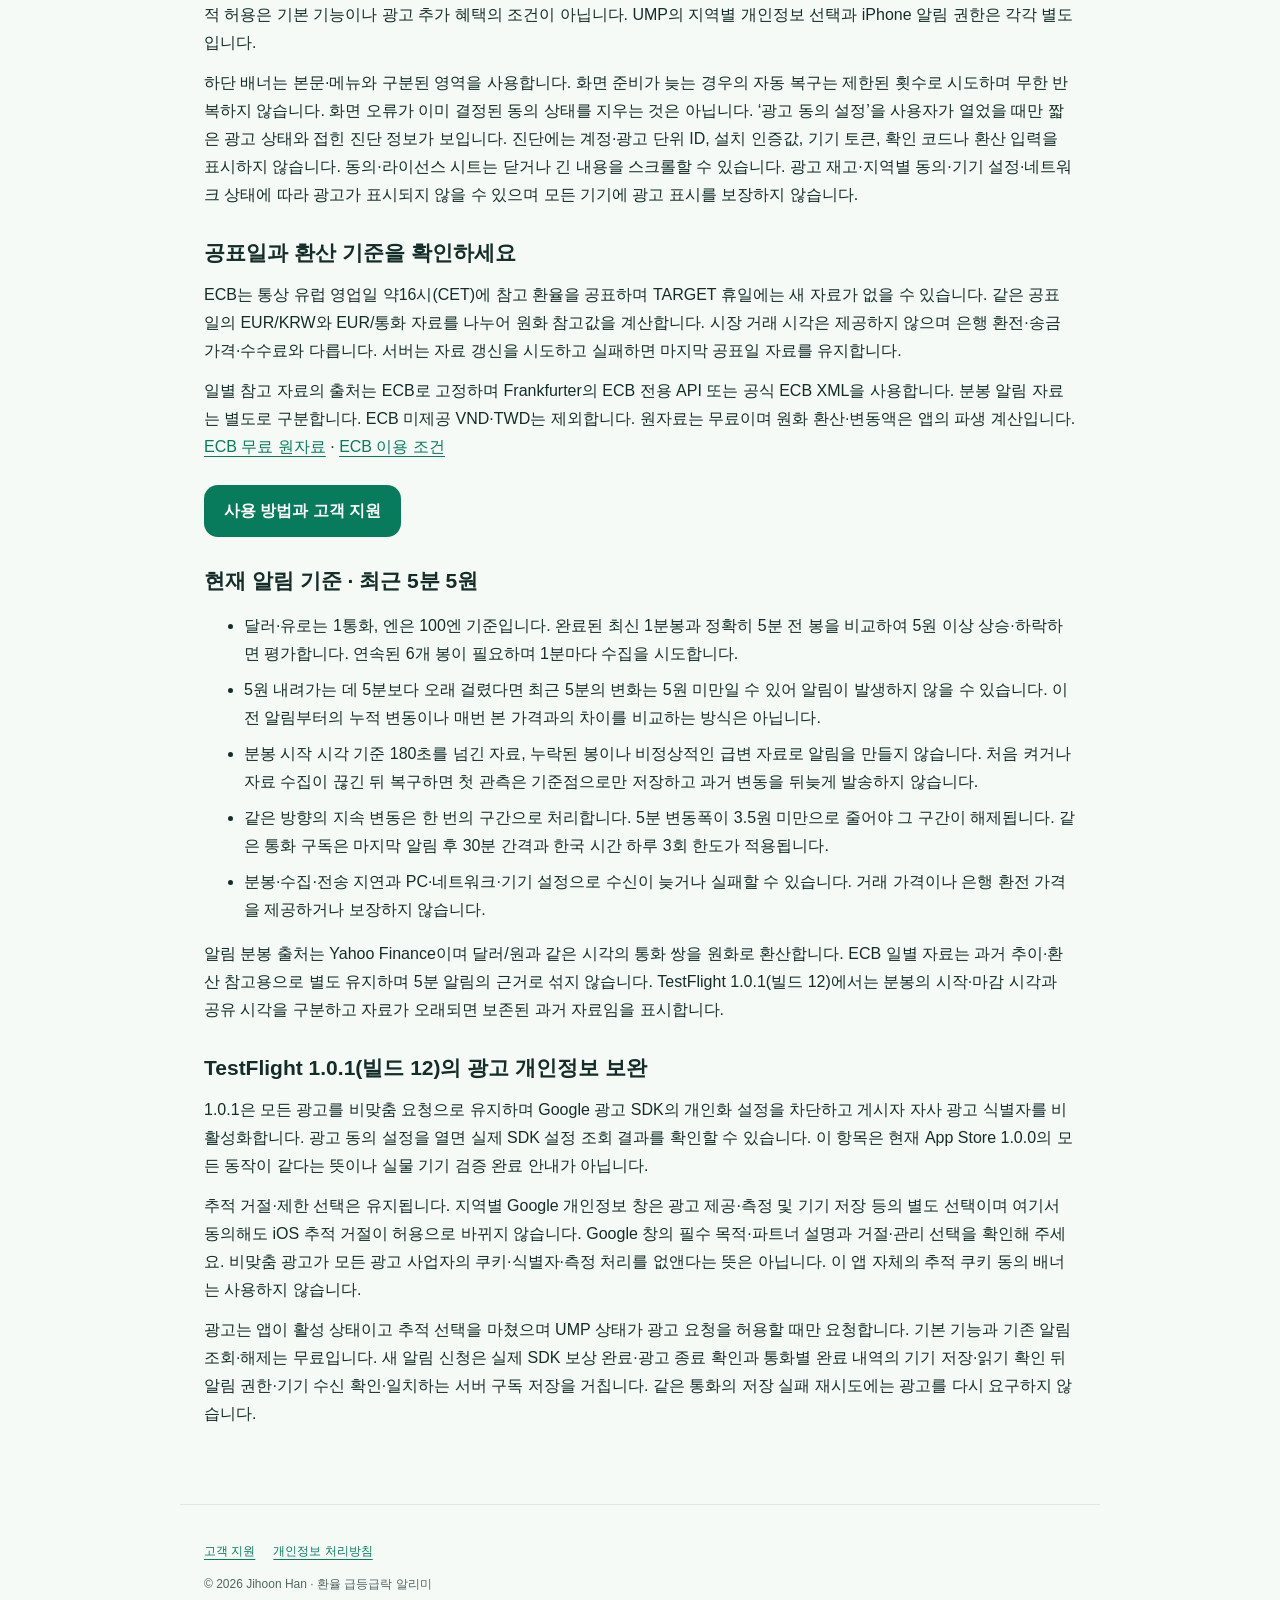
==== commit b3a162c4: "Mark FX 1.0.1 build 12 as waiting for App Store review" ====
--- a/index.html
+++ b/index.html
@@ -3,5 +3,5 @@
 <main><section class="hero"><img src="brand-icon.png" alt="환율 급등급락 알리미 앱 아이콘"><p class="eyebrow">iPHONE · 환율을 보는 일상</p><h1>환율을 보고,<br>변화를 준비하세요.</h1><p class="lead">환율 흐름과 환산을 확인하는 독립 iPhone 앱입니다. 현재 알림 서버는 최근 5분 변동을 평가하며, 분봉을 화면에서 확인하는 1.0.1(빌드 12)을 TestFlight에서 제공합니다.</p><span class="status">App Store 1.0.0(빌드 11) · TestFlight 1.0.1(빌드 12)</span></section>
 <section class="cards" aria-label="주요 기능"><article class="card"><h3>관심 통화 한눈에</h3><p>통화를 선택하고 원화 기준 환율과 기준일을 확인합니다.</p></article><article class="card"><h3>급등급락 알림</h3><p>USD/EUR1단위·JPY100엔의 최근5분5원 이상 변동을 평가합니다. 기기 수신 확인과 서버 구독이 필요하며 새 신청은 TestFlight 1.0.1(빌드 12)이 필요합니다.</p></article><article class="card"><h3>흐름과 환산 확인</h3><p>기간별 기록과 환산 금액을 확인하고 환율·기준일·앱 안내 링크를 복사하거나 iPhone 공유 시트로 전달합니다.</p></article></section>
 
-<section class="notice"><h2>현재 제공 버전과 알림 서버 전환</h2><p>현재 App Store 버전 1.0.0(빌드 11)을 제공합니다. 최근 5분 변동을 화면에서도 확인하는 1.0.1(빌드 12)을 TestFlight에서 제공합니다. 새 1.0.1의 정식 App Store 심사는 아직 제출하지 않았습니다. 알림 서버는 2026년 10월 12일부터 분봉 기준으로 전환되어 기존 구독에도 적용됩니다. 1.0.0의 일별 환율 화면과 새로운 알림 기준은 다르며 새 알림 신청은 업데이트가 필요합니다. 기존 구독 조회·무료 해제는 유지합니다. 실제 iPhone의 시장 알림 수신이나 모든 기기의 광고 표시를 보장하지 않습니다.</p><p>회원가입·앱 내 구매·자체 행동 분석 SDK는 없습니다. 추적 허용 여부와 별개로, 권한 선택을 마치고 별도 광고 개인정보 설정 상태가 요청을 허용하면 비맞춤 배너·선택형 보상 광고가 표시될 수 있습니다. 기본 환율 조회·추이·계산·공유와 복사, 기존 알림 조회·해제는 계속 이용할 수 있습니다. 하단 광고 동의 설정과 홈의 오픈소스 라이선스는 한 줄 메뉴에서 눌렀을 때 열립니다.</p><p>새 급등/급락 알림은 선택형 광고 완료·종료 확인 후 통화별 완료 내역을 저장하고, 알림 권한과 수신 기기를 확인해 서버에 신청합니다. 저장 실패 시 같은 통화는 다시 광고를 보지 않고 재시도할 수 있습니다. 저장 공간 오류가 나면 앱을 닫지 말고 현재 앱에서 다시 시도해 주세요.</p></section><section id="tracking-permission-build9"><h2>iOS 추적 선택과 광고 설정</h2><p>이 버전은 앱이 처음 활성 상태가 되었을 때 추적 권한이 미결정이면 표준 iOS 앱 추적 투명성(ATT) 선택 화면을 바로 엽니다. 별도의 광고 정보 안내창이나 ‘계속’ 단계는 없습니다. 비활성 상태에서는 요청하지 않으며 이미 허용·거절·제한 상태이면 다시 요청하지 않습니다. 요청이 완료되지 않아 미결정 상태가 남아도 같은 실행 중 자동으로 반복하지 않습니다. 필요하면 ‘광고 동의 설정’에서 직접 다시 확인할 수 있습니다.</p><p>OS 선택 결과를 확인한 뒤 별도 Google 동의 관리 도구(UMP)가 광고 요청을 허용하고 앱이 활성 상태일 때만 광고를 요청합니다. 허용·거절·제한 중 어느 상태이든 현재 광고 요청은 비맞춤 방식이며 게시자 자사 식별자 비활성화를 유지합니다. 추적 허용은 기본 기능이나 광고 추가 혜택의 조건이 아닙니다. UMP의 지역별 개인정보 선택과 iPhone 알림 권한은 각각 별도입니다.</p><p>하단 배너는 본문·메뉴와 구분된 영역을 사용합니다. 화면 준비가 늦는 경우의 자동 복구는 제한된 횟수로 시도하며 무한 반복하지 않습니다. 화면 오류가 이미 결정된 동의 상태를 지우는 것은 아닙니다. ‘광고 동의 설정’을 사용자가 열었을 때만 짧은 광고 상태와 접힌 진단 정보가 보입니다. 진단에는 계정·광고 단위 ID, 설치 인증값, 기기 토큰, 확인 코드나 환산 입력을 표시하지 않습니다. 동의·라이선스 시트는 닫거나 긴 내용을 스크롤할 수 있습니다. 광고 재고·지역별 동의·기기 설정·네트워크 상태에 따라 광고가 표시되지 않을 수 있으며 모든 기기에 광고 표시를 보장하지 않습니다.</p></section><section><h2>공표일과 환산 기준을 확인하세요</h2><p>ECB는 통상 유럽 영업일 약16시(CET)에 참고 환율을 공표하며 TARGET 휴일에는 새 자료가 없을 수 있습니다. 같은 공표일의 EUR/KRW와 EUR/통화 자료를 나누어 원화 참고값을 계산합니다. 시장 거래 시각은 제공하지 않으며 은행 환전·송금 가격·수수료와 다릅니다. 서버는 자료 갱신을 시도하고 실패하면 마지막 공표일 자료를 유지합니다.</p><p>일별 참고 자료의 출처는 ECB로 고정하며 Frankfurter의 ECB 전용 API 또는 공식 ECB XML을 사용합니다. 분봉 알림 자료는 별도로 구분합니다. ECB 미제공 VND·TWD는 제외합니다. 원자료는 무료이며 원화 환산·변동액은 앱의 파생 계산입니다. <a href="https://www.ecb.europa.eu/stats/policy_and_exchange_rates/euro_reference_exchange_rates/html/index.en.html" target="_blank" rel="noopener noreferrer">ECB 무료 원자료</a> · <a href="https://www.ecb.europa.eu/services/using-our-site/disclaimer/html/index.en.html" target="_blank" rel="noopener noreferrer">ECB 이용 조건</a></p><a class="action" href="support.html">사용 방법과 고객 지원</a></section><section id="five-minute-alerts"><h2>현재 알림 기준 · 최근 5분 5원</h2><ul><li>달러·유로는 1통화, 엔은 100엔 기준입니다. 완료된 최신 1분봉과 정확히 5분 전 봉을 비교하여 5원 이상 상승·하락하면 평가합니다. 연속된 6개 봉이 필요하며 1분마다 수집을 시도합니다.</li><li>5원 내려가는 데 5분보다 오래 걸렸다면 최근 5분의 변화는 5원 미만일 수 있어 알림이 발생하지 않을 수 있습니다. 이전 알림부터의 누적 변동이나 매번 본 가격과의 차이를 비교하는 방식은 아닙니다.</li><li>분봉 시작 시각 기준 180초를 넘긴 자료, 누락된 봉이나 비정상적인 급변 자료로 알림을 만들지 않습니다. 처음 켜거나 자료 수집이 끊긴 뒤 복구하면 첫 관측은 기준점으로만 저장하고 과거 변동을 뒤늦게 발송하지 않습니다.</li><li>같은 방향의 지속 변동은 한 번의 구간으로 처리합니다. 5분 변동폭이 3.5원 미만으로 줄어야 그 구간이 해제됩니다. 같은 통화 구독은 마지막 알림 후 30분 간격과 한국 시간 하루 3회 한도가 적용됩니다.</li><li>분봉·수집·전송 지연과 PC·네트워크·기기 설정으로 수신이 늦거나 실패할 수 있습니다. 거래 가격이나 은행 환전 가격을 제공하거나 보장하지 않습니다.</li></ul><p>알림 분봉 출처는 Yahoo Finance이며 달러/원과 같은 시각의 통화 쌍을 원화로 환산합니다. ECB 일별 자료는 과거 추이·환산 참고용으로 별도 유지하며 5분 알림의 근거로 섞지 않습니다. TestFlight 1.0.1(빌드 12)에서는 분봉의 시작·마감 시각과 공유 시각을 구분하고 자료가 오래되면 보존된 과거 자료임을 표시합니다.</p></section><section id="version-101-ad-privacy"><h2>TestFlight 1.0.1(빌드 12)의 광고 개인정보 보완</h2><p>1.0.1은 모든 광고를 비맞춤 요청으로 유지하며 Google 광고 SDK의 개인화 설정을 차단하고 게시자 자사 광고 식별자를 비활성화합니다. 광고 동의 설정을 열면 실제 SDK 설정 조회 결과를 확인할 수 있습니다. 이 항목은 현재 App Store 1.0.0의 모든 동작이 같다는 뜻이나 실물 기기 검증 완료 안내가 아닙니다.</p><p>추적 거절·제한 선택은 유지됩니다. 지역별 Google 개인정보 창은 광고 제공·측정 및 기기 저장 등의 별도 선택이며 여기서 동의해도 iOS 추적 거절이 허용으로 바뀌지 않습니다. Google 창의 필수 목적·파트너 설명과 거절·관리 선택을 확인해 주세요. 비맞춤 광고가 모든 광고 사업자의 쿠키·식별자·측정 처리를 없앤다는 뜻은 아닙니다. 이 앱 자체의 추적 쿠키 동의 배너는 사용하지 않습니다.</p><p>광고는 앱이 활성 상태이고 추적 선택을 마쳤으며 UMP 상태가 광고 요청을 허용할 때만 요청합니다. 기본 기능과 기존 알림 조회·해제는 무료입니다. 새 알림 신청은 실제 SDK 보상 완료·광고 종료 확인과 통화별 완료 내역의 기기 저장·읽기 확인 뒤 알림 권한·기기 수신 확인·일치하는 서버 구독 저장을 거칩니다. 같은 통화의 저장 실패 재시도에는 광고를 다시 요구하지 않습니다.</p></section></main>
+<section class="notice"><h2>현재 제공 버전과 알림 서버 전환</h2><p>현재 App Store 버전 1.0.0(빌드 11)을 제공합니다. 최근 5분 변동을 화면에서도 확인하는 1.0.1(빌드 12)을 TestFlight에서 제공합니다. 새 1.0.1(빌드 12)은 정식 App Store 심사 대기 중입니다. 알림 서버는 2026년 10월 12일부터 분봉 기준으로 전환되어 기존 구독에도 적용됩니다. 1.0.0의 일별 환율 화면과 새로운 알림 기준은 다르며 새 알림 신청은 업데이트가 필요합니다. 기존 구독 조회·무료 해제는 유지합니다. 실제 iPhone의 시장 알림 수신이나 모든 기기의 광고 표시를 보장하지 않습니다.</p><p>회원가입·앱 내 구매·자체 행동 분석 SDK는 없습니다. 추적 허용 여부와 별개로, 권한 선택을 마치고 별도 광고 개인정보 설정 상태가 요청을 허용하면 비맞춤 배너·선택형 보상 광고가 표시될 수 있습니다. 기본 환율 조회·추이·계산·공유와 복사, 기존 알림 조회·해제는 계속 이용할 수 있습니다. 하단 광고 동의 설정과 홈의 오픈소스 라이선스는 한 줄 메뉴에서 눌렀을 때 열립니다.</p><p>새 급등/급락 알림은 선택형 광고 완료·종료 확인 후 통화별 완료 내역을 저장하고, 알림 권한과 수신 기기를 확인해 서버에 신청합니다. 저장 실패 시 같은 통화는 다시 광고를 보지 않고 재시도할 수 있습니다. 저장 공간 오류가 나면 앱을 닫지 말고 현재 앱에서 다시 시도해 주세요.</p></section><section id="tracking-permission-build9"><h2>iOS 추적 선택과 광고 설정</h2><p>이 버전은 앱이 처음 활성 상태가 되었을 때 추적 권한이 미결정이면 표준 iOS 앱 추적 투명성(ATT) 선택 화면을 바로 엽니다. 별도의 광고 정보 안내창이나 ‘계속’ 단계는 없습니다. 비활성 상태에서는 요청하지 않으며 이미 허용·거절·제한 상태이면 다시 요청하지 않습니다. 요청이 완료되지 않아 미결정 상태가 남아도 같은 실행 중 자동으로 반복하지 않습니다. 필요하면 ‘광고 동의 설정’에서 직접 다시 확인할 수 있습니다.</p><p>OS 선택 결과를 확인한 뒤 별도 Google 동의 관리 도구(UMP)가 광고 요청을 허용하고 앱이 활성 상태일 때만 광고를 요청합니다. 허용·거절·제한 중 어느 상태이든 현재 광고 요청은 비맞춤 방식이며 게시자 자사 식별자 비활성화를 유지합니다. 추적 허용은 기본 기능이나 광고 추가 혜택의 조건이 아닙니다. UMP의 지역별 개인정보 선택과 iPhone 알림 권한은 각각 별도입니다.</p><p>하단 배너는 본문·메뉴와 구분된 영역을 사용합니다. 화면 준비가 늦는 경우의 자동 복구는 제한된 횟수로 시도하며 무한 반복하지 않습니다. 화면 오류가 이미 결정된 동의 상태를 지우는 것은 아닙니다. ‘광고 동의 설정’을 사용자가 열었을 때만 짧은 광고 상태와 접힌 진단 정보가 보입니다. 진단에는 계정·광고 단위 ID, 설치 인증값, 기기 토큰, 확인 코드나 환산 입력을 표시하지 않습니다. 동의·라이선스 시트는 닫거나 긴 내용을 스크롤할 수 있습니다. 광고 재고·지역별 동의·기기 설정·네트워크 상태에 따라 광고가 표시되지 않을 수 있으며 모든 기기에 광고 표시를 보장하지 않습니다.</p></section><section><h2>공표일과 환산 기준을 확인하세요</h2><p>ECB는 통상 유럽 영업일 약16시(CET)에 참고 환율을 공표하며 TARGET 휴일에는 새 자료가 없을 수 있습니다. 같은 공표일의 EUR/KRW와 EUR/통화 자료를 나누어 원화 참고값을 계산합니다. 시장 거래 시각은 제공하지 않으며 은행 환전·송금 가격·수수료와 다릅니다. 서버는 자료 갱신을 시도하고 실패하면 마지막 공표일 자료를 유지합니다.</p><p>일별 참고 자료의 출처는 ECB로 고정하며 Frankfurter의 ECB 전용 API 또는 공식 ECB XML을 사용합니다. 분봉 알림 자료는 별도로 구분합니다. ECB 미제공 VND·TWD는 제외합니다. 원자료는 무료이며 원화 환산·변동액은 앱의 파생 계산입니다. <a href="https://www.ecb.europa.eu/stats/policy_and_exchange_rates/euro_reference_exchange_rates/html/index.en.html" target="_blank" rel="noopener noreferrer">ECB 무료 원자료</a> · <a href="https://www.ecb.europa.eu/services/using-our-site/disclaimer/html/index.en.html" target="_blank" rel="noopener noreferrer">ECB 이용 조건</a></p><a class="action" href="support.html">사용 방법과 고객 지원</a></section><section id="five-minute-alerts"><h2>현재 알림 기준 · 최근 5분 5원</h2><ul><li>달러·유로는 1통화, 엔은 100엔 기준입니다. 완료된 최신 1분봉과 정확히 5분 전 봉을 비교하여 5원 이상 상승·하락하면 평가합니다. 연속된 6개 봉이 필요하며 1분마다 수집을 시도합니다.</li><li>5원 내려가는 데 5분보다 오래 걸렸다면 최근 5분의 변화는 5원 미만일 수 있어 알림이 발생하지 않을 수 있습니다. 이전 알림부터의 누적 변동이나 매번 본 가격과의 차이를 비교하는 방식은 아닙니다.</li><li>분봉 시작 시각 기준 180초를 넘긴 자료, 누락된 봉이나 비정상적인 급변 자료로 알림을 만들지 않습니다. 처음 켜거나 자료 수집이 끊긴 뒤 복구하면 첫 관측은 기준점으로만 저장하고 과거 변동을 뒤늦게 발송하지 않습니다.</li><li>같은 방향의 지속 변동은 한 번의 구간으로 처리합니다. 5분 변동폭이 3.5원 미만으로 줄어야 그 구간이 해제됩니다. 같은 통화 구독은 마지막 알림 후 30분 간격과 한국 시간 하루 3회 한도가 적용됩니다.</li><li>분봉·수집·전송 지연과 PC·네트워크·기기 설정으로 수신이 늦거나 실패할 수 있습니다. 거래 가격이나 은행 환전 가격을 제공하거나 보장하지 않습니다.</li></ul><p>알림 분봉 출처는 Yahoo Finance이며 달러/원과 같은 시각의 통화 쌍을 원화로 환산합니다. ECB 일별 자료는 과거 추이·환산 참고용으로 별도 유지하며 5분 알림의 근거로 섞지 않습니다. TestFlight 1.0.1(빌드 12)에서는 분봉의 시작·마감 시각과 공유 시각을 구분하고 자료가 오래되면 보존된 과거 자료임을 표시합니다.</p></section><section id="version-101-ad-privacy"><h2>TestFlight 1.0.1(빌드 12)의 광고 개인정보 보완</h2><p>1.0.1은 모든 광고를 비맞춤 요청으로 유지하며 Google 광고 SDK의 개인화 설정을 차단하고 게시자 자사 광고 식별자를 비활성화합니다. 광고 동의 설정을 열면 실제 SDK 설정 조회 결과를 확인할 수 있습니다. 이 항목은 현재 App Store 1.0.0의 모든 동작이 같다는 뜻이나 실물 기기 검증 완료 안내가 아닙니다.</p><p>추적 거절·제한 선택은 유지됩니다. 지역별 Google 개인정보 창은 광고 제공·측정 및 기기 저장 등의 별도 선택이며 여기서 동의해도 iOS 추적 거절이 허용으로 바뀌지 않습니다. Google 창의 필수 목적·파트너 설명과 거절·관리 선택을 확인해 주세요. 비맞춤 광고가 모든 광고 사업자의 쿠키·식별자·측정 처리를 없앤다는 뜻은 아닙니다. 이 앱 자체의 추적 쿠키 동의 배너는 사용하지 않습니다.</p><p>광고는 앱이 활성 상태이고 추적 선택을 마쳤으며 UMP 상태가 광고 요청을 허용할 때만 요청합니다. 기본 기능과 기존 알림 조회·해제는 무료입니다. 새 알림 신청은 실제 SDK 보상 완료·광고 종료 확인과 통화별 완료 내역의 기기 저장·읽기 확인 뒤 알림 권한·기기 수신 확인·일치하는 서버 구독 저장을 거칩니다. 같은 통화의 저장 실패 재시도에는 광고를 다시 요구하지 않습니다.</p></section></main>
 <footer><p><a href="support.html">고객 지원</a><a href="privacy.html">개인정보 처리방침</a></p><p>© 2026 Jihoon Han · 환율 급등급락 알리미</p></footer></body></html>
